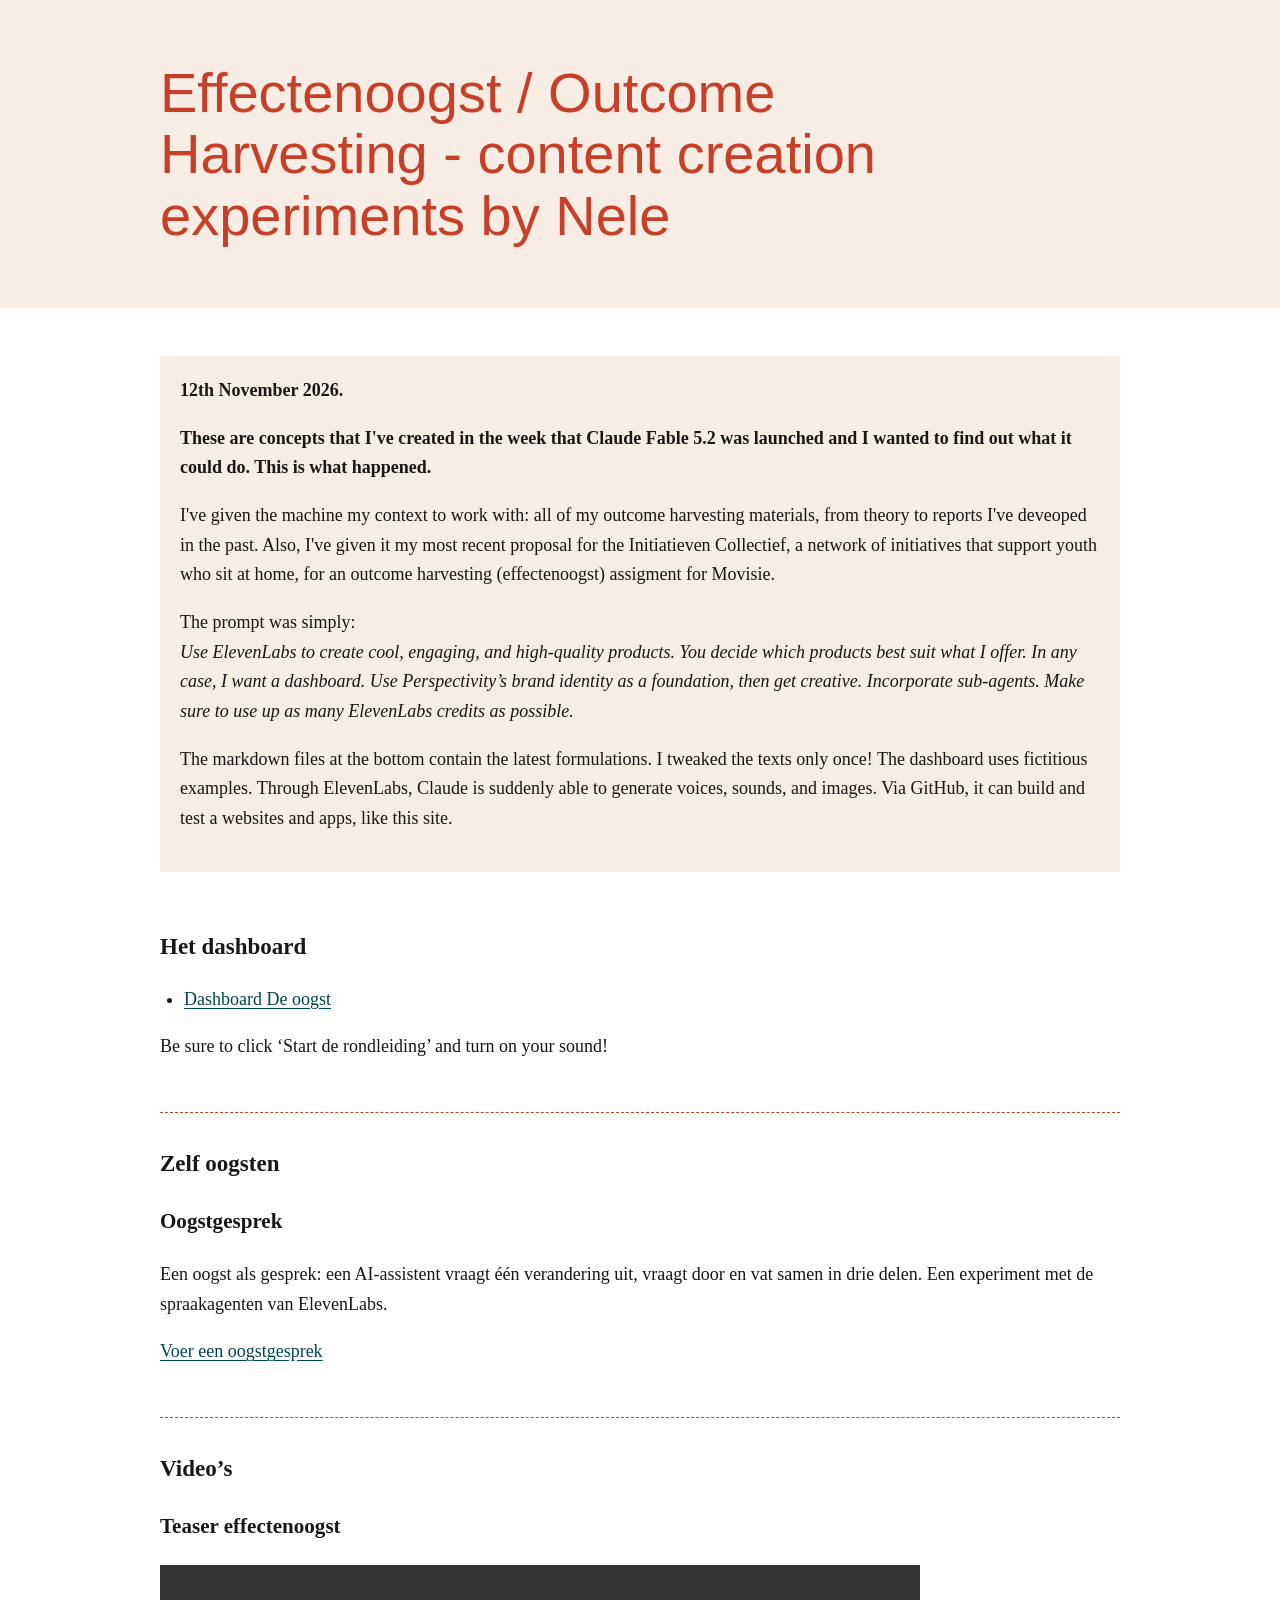
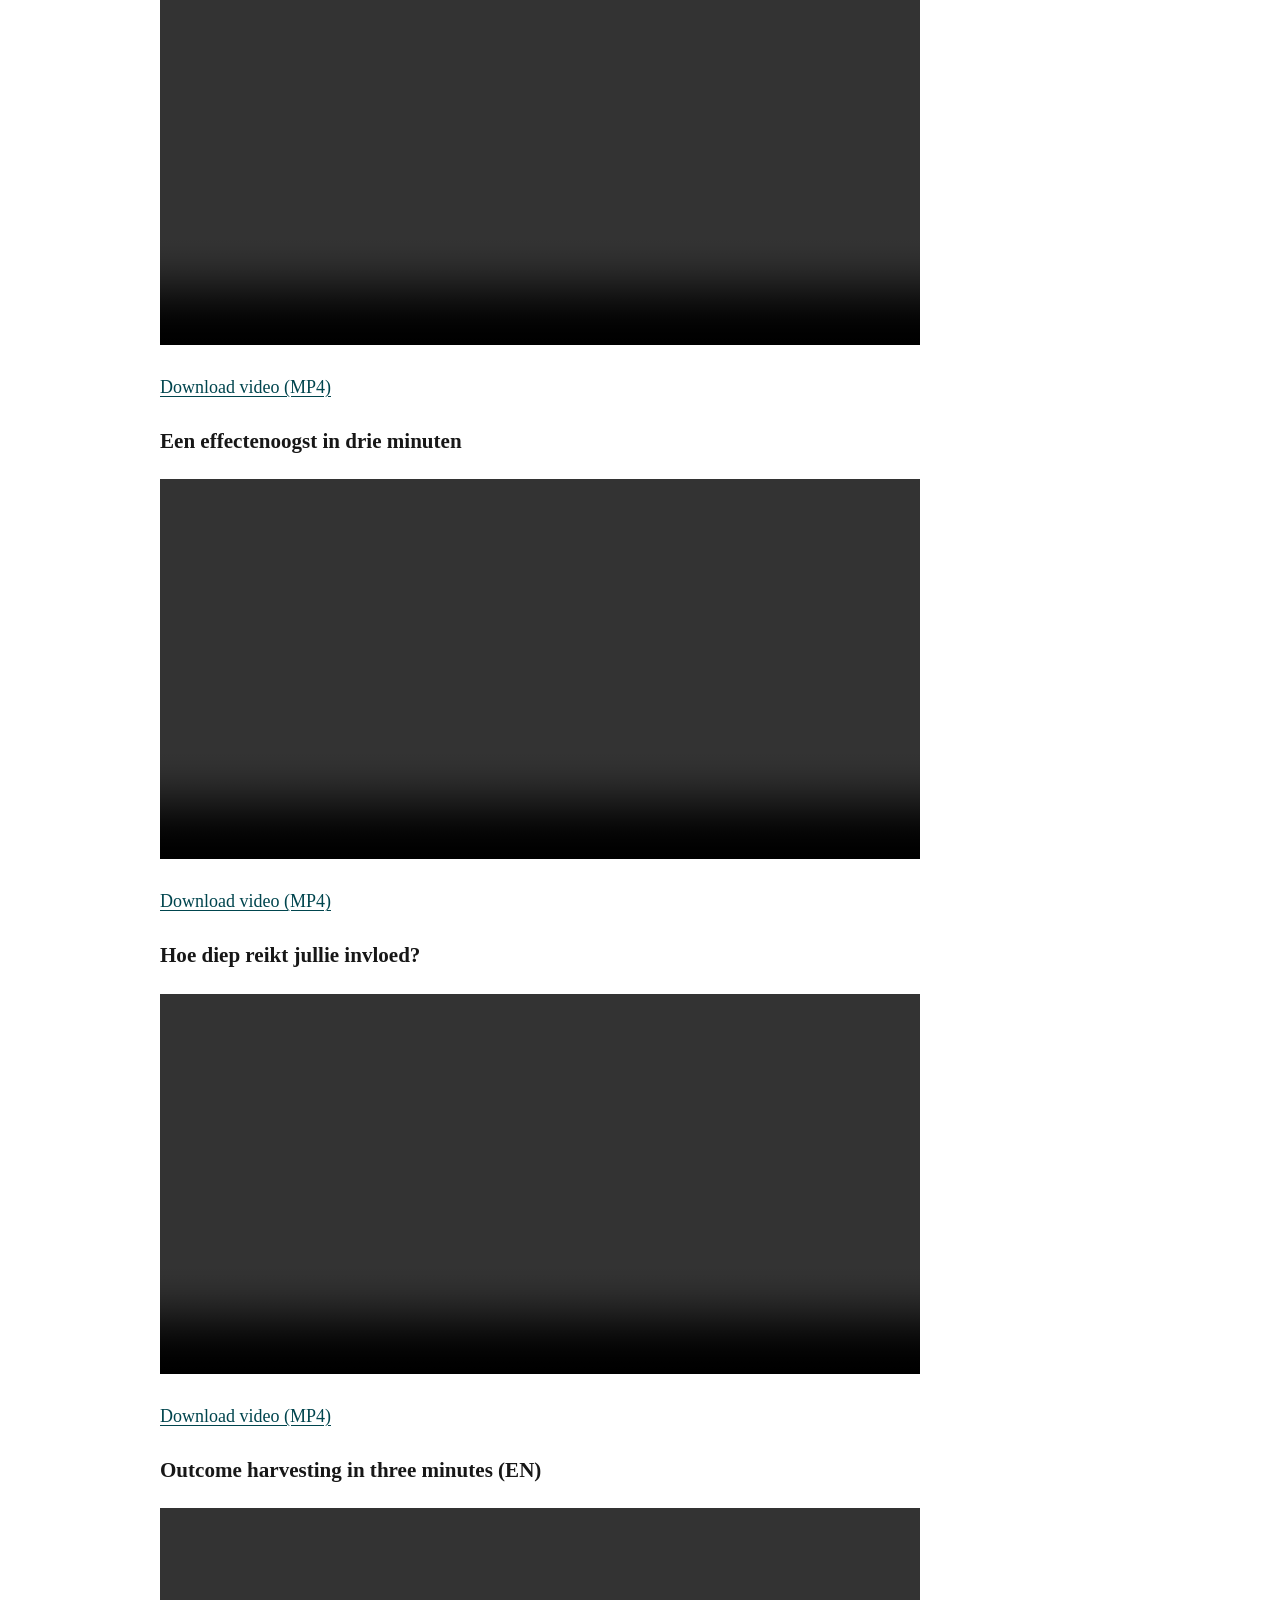
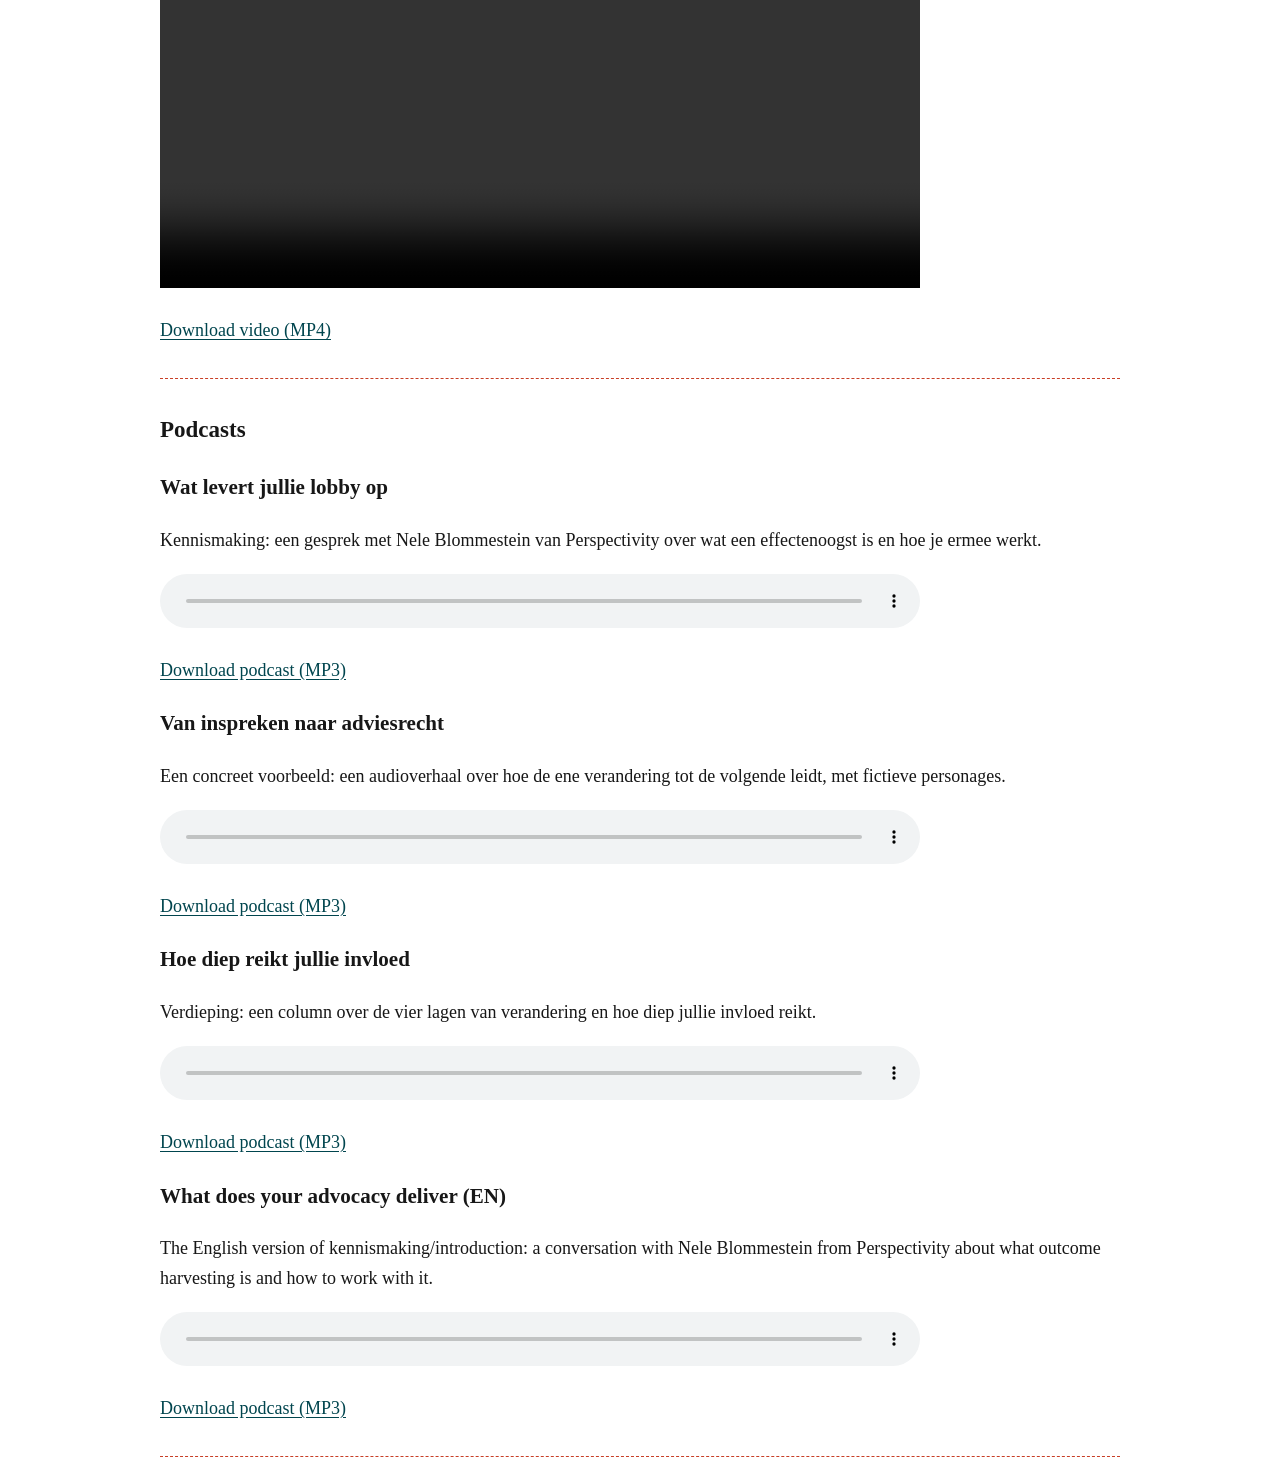
==== index.html @ ff318038 "Fix HTML structure and content in index.html" ====
<!doctype html><html lang="nl"><head><meta charset="utf-8"><meta name="viewport" content="width=device-width,initial-scale=1"><title>Effectenoogst uitleg en marketing producten</title><style>
*{box-sizing:border-box}body{margin:0;color:#171717;background:#fff;font:18px/1.65 Cambria,Georgia,serif}header{background:#f7ede5;padding:24px max(24px,calc((100vw - 960px)/2))}main,footer{max-width:1008px;margin:auto;padding:24px}h1{font:400 clamp(32px,5vw,56px)/1.1 Tahoma,Arial,sans-serif;max-width:850px;color:#c83f27}h2{font-size:23px;margin-top:0}a{color:#00454e;text-underline-offset:3px}a:hover{color:#c83f27}a:focus-visible{outline:3px solid #00454e;outline-offset:4px}section{padding:32px 0;border-bottom:1px dashed #c83f27}ul{padding-left:24px}li{margin:10px 0;overflow-wrap:anywhere}.notice{background:#f7ede5;padding:20px;margin:24px 0}video,audio{display:block;width:100%;max-width:760px;margin:12px 0 28px}footer{font-size:16px}details{margin-top:32px}summary{cursor:pointer}
</style></head><body><header><h1>Effectenoogst / Outcome Harvesting - content creation experiments by Nele</h1></header><main>
<div class="notice"><strong>12th November 2026. <p>These are concepts that I've created in the week that Claude Fable 5.2 was launched and I wanted to find out what it could do. This is what happened.</p></strong> I've given the machine my context to work with: all of my outcome harvesting materials, from theory to reports I've deveoped in the past. Also, I've given it my most recent proposal for the Initiatieven Collectief, a network of initiatives that support youth who sit at home, for an outcome harvesting (effectenoogst) assigment for Movisie. <p>The prompt was simply: <br><i>Use ElevenLabs to create cool, engaging, and high-quality products. You decide which products best suit what I offer. In any case, I want a dashboard. Use Perspectivity’s brand identity as a foundation, then get creative. Incorporate sub-agents. Make sure to use up as many ElevenLabs credits as possible.</i><p>The markdown files at the bottom contain the latest formulations. I tweaked the texts only once! The dashboard uses fictitious examples. Through ElevenLabs, Claude is suddenly able to generate voices, sounds, and images. Via GitHub, it can build and test a websites and apps, like this site.</p></div>
<section><h2>Het dashboard</h2><ul><li><a href="Dashboard%20De%20oogst.html">Dashboard De oogst</a></li></ul><p>Be sure to click ‘Start de rondleiding’ and turn on your sound!</p></section><section><h2>Zelf oogsten</h2><h3>Oogstgesprek</h3><p>Een oogst als gesprek: een AI-assistent vraagt één verandering uit, vraagt door en vat samen in drie delen. Een experiment met de spraakagenten van ElevenLabs.</p><p><a href="Oogstgesprek.html">Voer een oogstgesprek</a></p></section><section><h2>Video’s</h2><h3>Teaser effectenoogst</h3><video controls preload="none" playsinline src="Video%20Teaser%20effectenoogst.mp4"></video><a href="Video%20Teaser%20effectenoogst.mp4">Download video (MP4)</a><h3>Een effectenoogst in drie minuten</h3><video controls preload="none" playsinline src="Video%20De%20effectenoogst%20in%20drie%20minuten.mp4"></video><a href="Video%20De%20effectenoogst%20in%20drie%20minuten.mp4">Download video (MP4)</a><h3>Hoe diep reikt jullie invloed?</h3><video controls preload="none" playsinline src="Video%20Hoe%20diep%20reikt%20jullie%20invloed.mp4"></video><a href="Video%20Hoe%20diep%20reikt%20jullie%20invloed.mp4">Download video (MP4)</a><h3>Outcome harvesting in three minutes (EN)</h3><video controls preload="none" playsinline src="Video%20Outcome%20harvesting%20in%20three%20minutes%20%28EN%29.mp4"></video><a href="Video%20Outcome%20harvesting%20in%20three%20minutes%20%28EN%29.mp4">Download video (MP4)</a></section><section><h2>Podcasts</h2><h3>Wat levert jullie lobby op</h3><p>Kennismaking: een gesprek met Nele Blommestein van Perspectivity over wat een effectenoogst is en hoe je ermee werkt.</p><audio controls preload="none" src="Podcast%20Wat%20levert%20jullie%20lobby%20op.mp3"></audio><a href="Podcast%20Wat%20levert%20jullie%20lobby%20op.mp3">Download podcast (MP3)</a><h3>Van inspreken naar adviesrecht</h3><p>Een concreet voorbeeld: een audioverhaal over hoe de ene verandering tot de volgende leidt, met fictieve personages.</p><audio controls preload="none" src="Podcast%20Van%20inspreken%20naar%20adviesrecht.mp3"></audio><a href="Podcast%20Van%20inspreken%20naar%20adviesrecht.mp3">Download podcast (MP3)</a><h3>Hoe diep reikt jullie invloed</h3><p>Verdieping: een column over de vier lagen van verandering en hoe diep jullie invloed reikt.</p><audio controls preload="none" src="Podcast%20Hoe%20diep%20reikt%20jullie%20invloed.mp3"></audio><a href="Podcast%20Hoe%20diep%20reikt%20jullie%20invloed.mp3">Download podcast (MP3)</a><h3>What does your advocacy deliver (EN)</h3><p>The English version of kennismaking/introduction: a conversation with Nele Blommestein from Perspectivity about what outcome harvesting is and how to work with it.</p><audio controls preload="none" src="Podcast%20What%20does%20your%20advocacy%20deliver%20%28EN%29.mp3"></audio><a href="Podcast%20What%20does%20your%20advocacy%20deliver%20%28EN%29.mp3">Download podcast (MP3)</a></section></main></body></html>
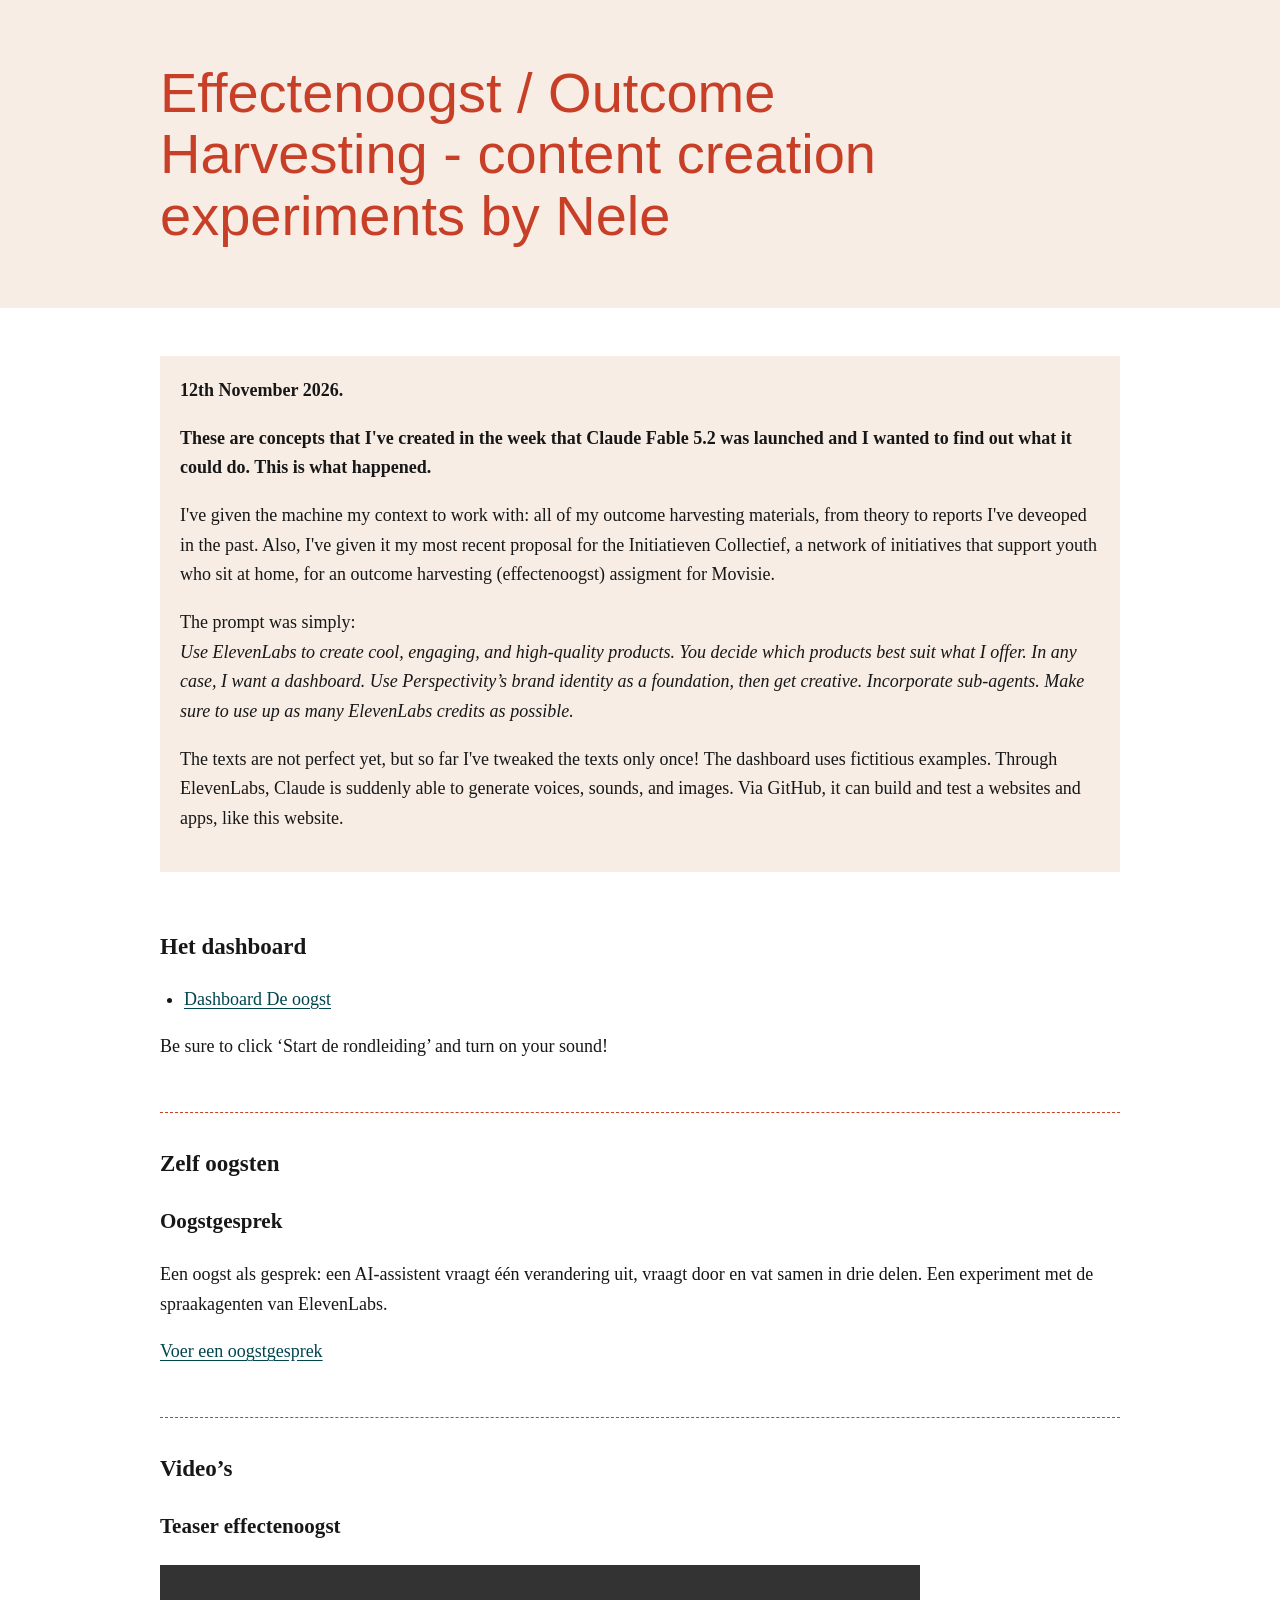
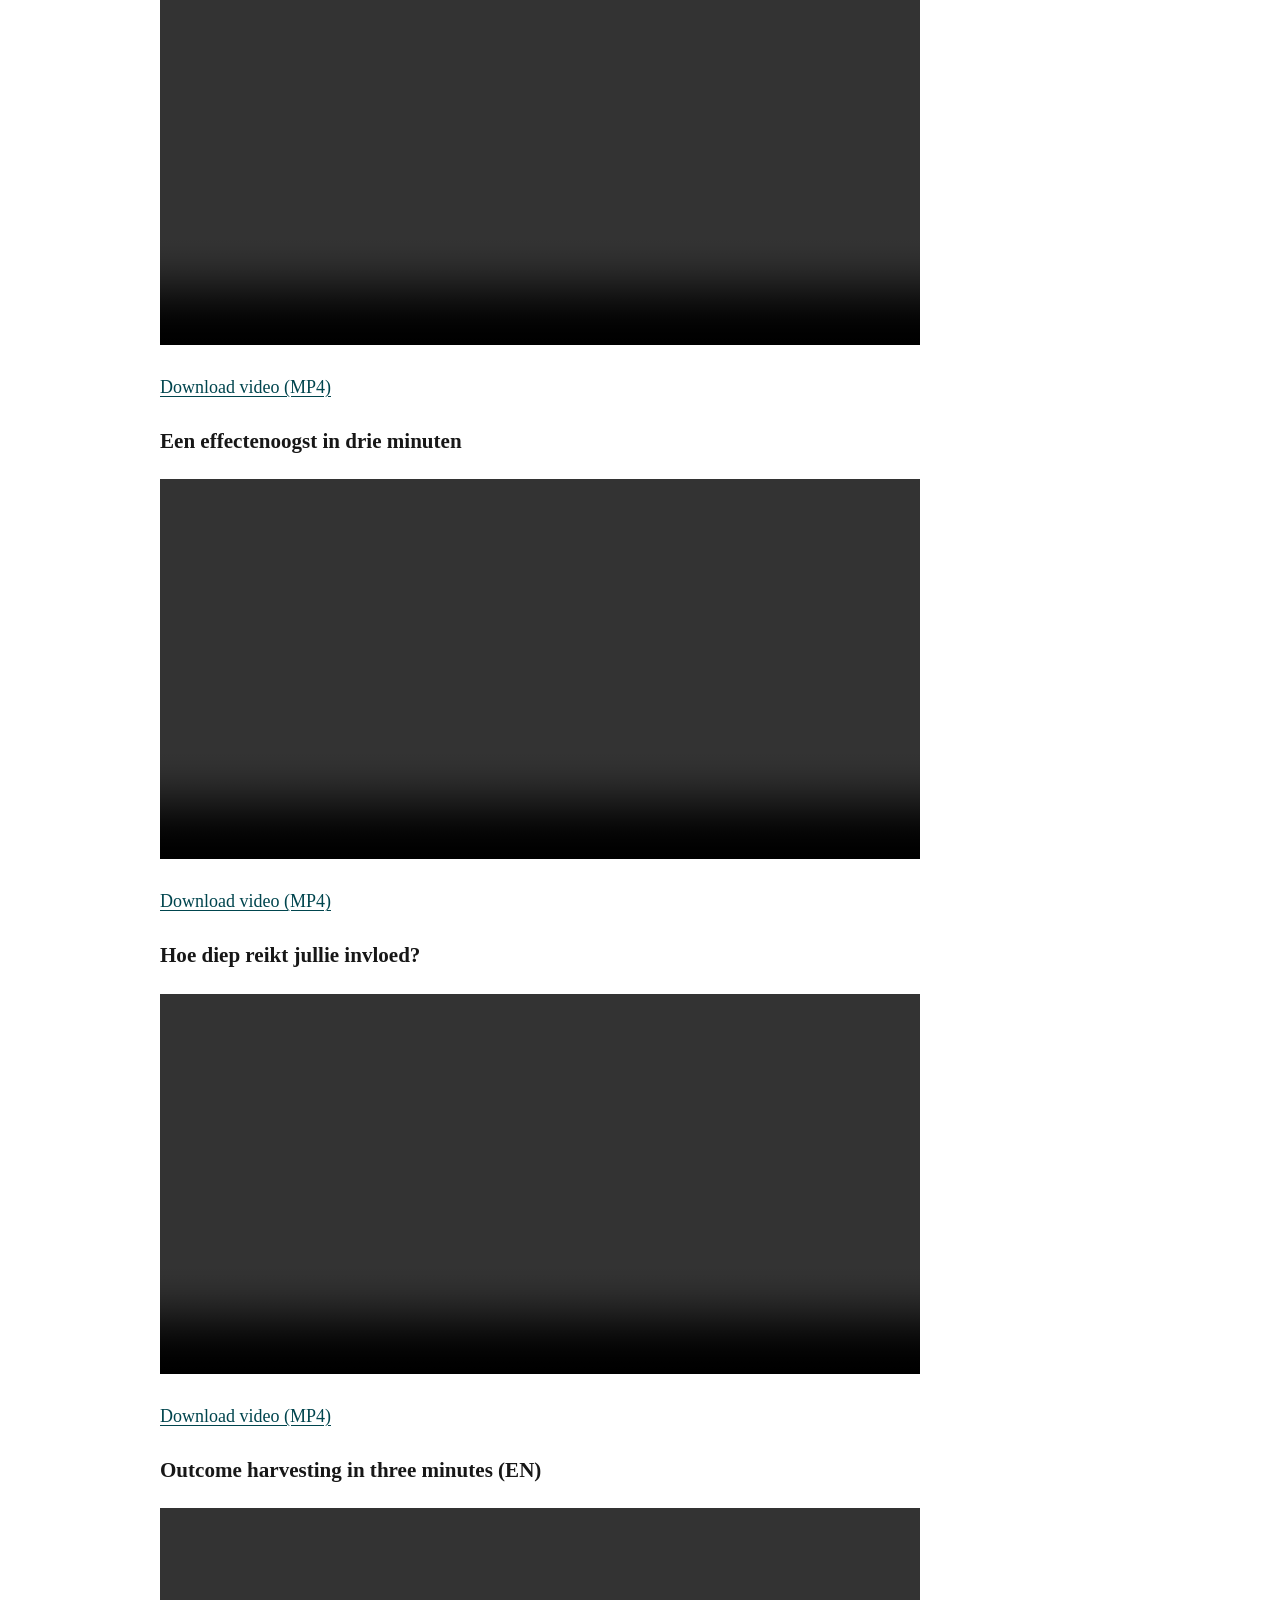
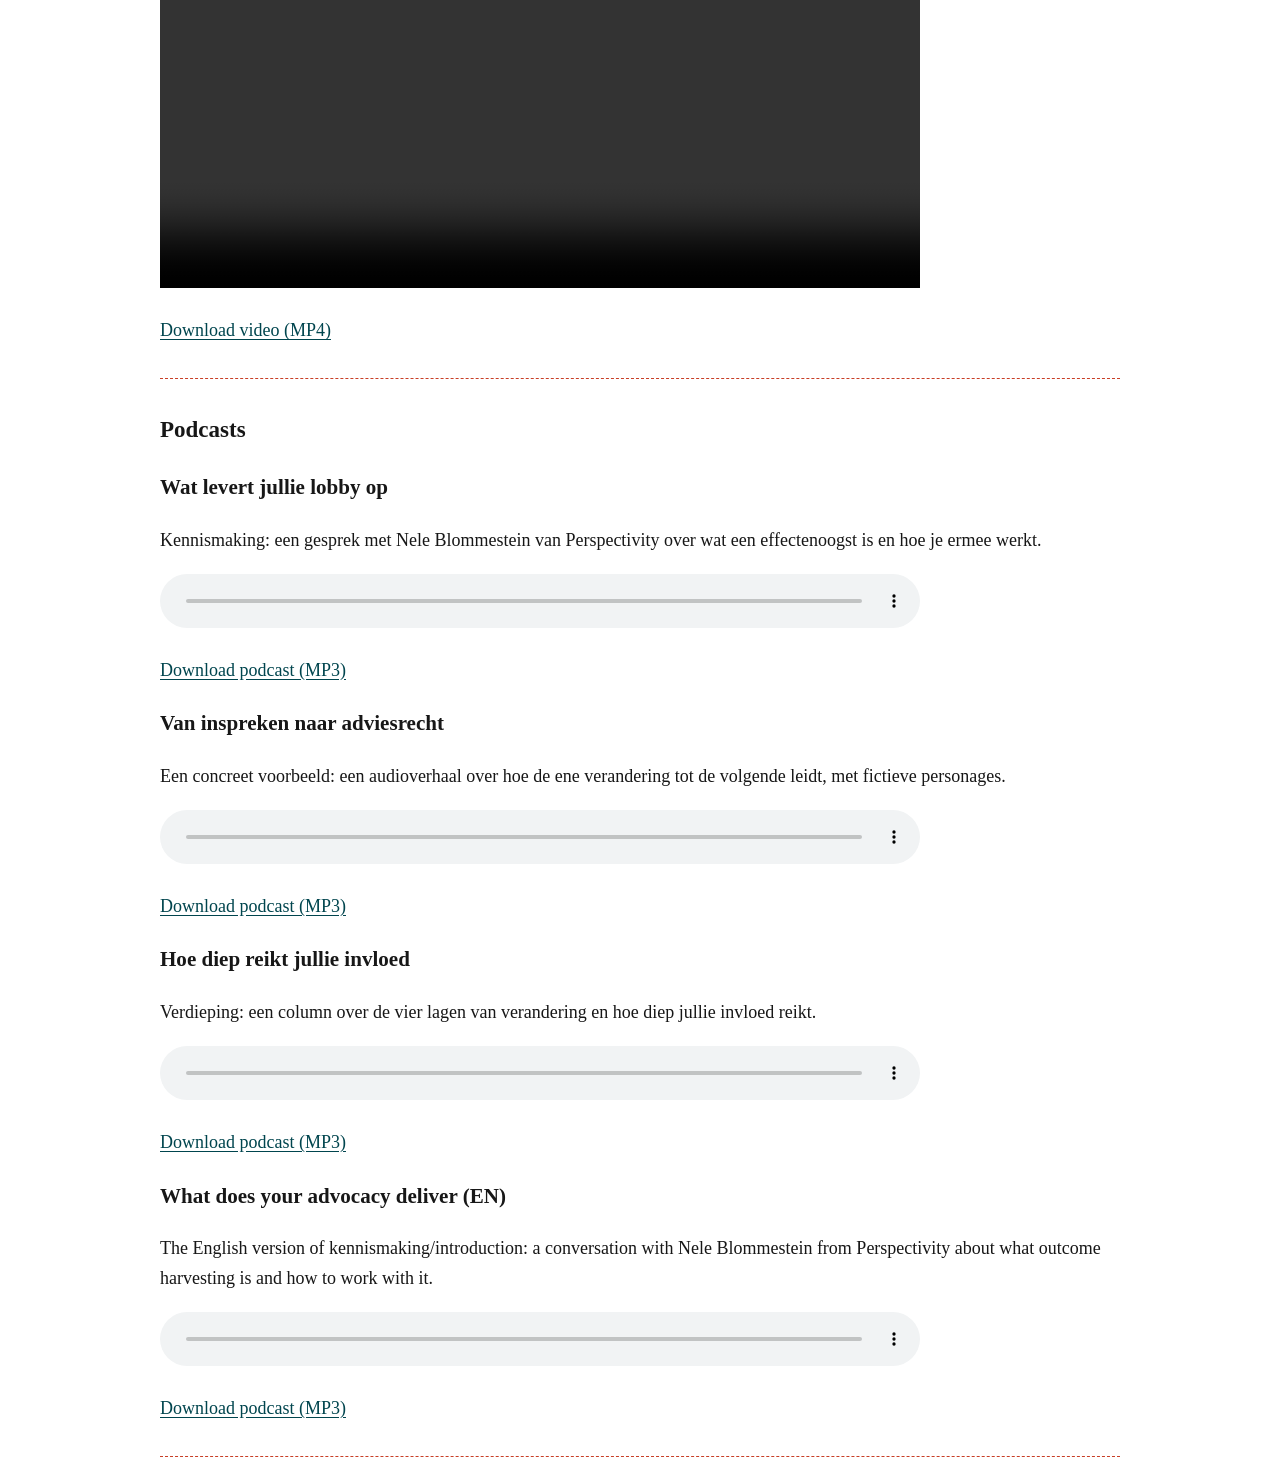
==== commit 7c23cf60: "Remove duplicate notice section in index.html Removed duplicate notice section and fixed minor text " ====
--- a/index.html
+++ b/index.html
@@ -1,5 +1,5 @@
 <!doctype html><html lang="nl"><head><meta charset="utf-8"><meta name="viewport" content="width=device-width,initial-scale=1"><title>Effectenoogst uitleg en marketing producten</title><style>
 *{box-sizing:border-box}body{margin:0;color:#171717;background:#fff;font:18px/1.65 Cambria,Georgia,serif}header{background:#f7ede5;padding:24px max(24px,calc((100vw - 960px)/2))}main,footer{max-width:1008px;margin:auto;padding:24px}h1{font:400 clamp(32px,5vw,56px)/1.1 Tahoma,Arial,sans-serif;max-width:850px;color:#c83f27}h2{font-size:23px;margin-top:0}a{color:#00454e;text-underline-offset:3px}a:hover{color:#c83f27}a:focus-visible{outline:3px solid #00454e;outline-offset:4px}section{padding:32px 0;border-bottom:1px dashed #c83f27}ul{padding-left:24px}li{margin:10px 0;overflow-wrap:anywhere}.notice{background:#f7ede5;padding:20px;margin:24px 0}video,audio{display:block;width:100%;max-width:760px;margin:12px 0 28px}footer{font-size:16px}details{margin-top:32px}summary{cursor:pointer}
 </style></head><body><header><h1>Effectenoogst / Outcome Harvesting - content creation experiments by Nele</h1></header><main>
-<div class="notice"><strong>12th November 2026. <p>These are concepts that I've created in the week that Claude Fable 5.2 was launched and I wanted to find out what it could do. This is what happened.</p></strong> I've given the machine my context to work with: all of my outcome harvesting materials, from theory to reports I've deveoped in the past. Also, I've given it my most recent proposal for the Initiatieven Collectief, a network of initiatives that support youth who sit at home, for an outcome harvesting (effectenoogst) assigment for Movisie. <p>The prompt was simply: <br><i>Use ElevenLabs to create cool, engaging, and high-quality products. You decide which products best suit what I offer. In any case, I want a dashboard. Use Perspectivity’s brand identity as a foundation, then get creative. Incorporate sub-agents. Make sure to use up as many ElevenLabs credits as possible.</i><p>The markdown files at the bottom contain the latest formulations. I tweaked the texts only once! The dashboard uses fictitious examples. Through ElevenLabs, Claude is suddenly able to generate voices, sounds, and images. Via GitHub, it can build and test a websites and apps, like this site.</p></div>
+<div class="notice"><strong>12th November 2026. <p>These are concepts that I've created in the week that Claude Fable 5.2 was launched and I wanted to find out what it could do. This is what happened.</p></strong> I've given the machine my context to work with: all of my outcome harvesting materials, from theory to reports I've deveoped in the past. Also, I've given it my most recent proposal for the Initiatieven Collectief, a network of initiatives that support youth who sit at home, for an outcome harvesting (effectenoogst) assigment for Movisie. <p>The prompt was simply: <br><i>Use ElevenLabs to create cool, engaging, and high-quality products. You decide which products best suit what I offer. In any case, I want a dashboard. Use Perspectivity’s brand identity as a foundation, then get creative. Incorporate sub-agents. Make sure to use up as many ElevenLabs credits as possible.</i><p>The texts are not perfect yet, but so far I've tweaked the texts only once! The dashboard uses fictitious examples. Through ElevenLabs, Claude is suddenly able to generate voices, sounds, and images. Via GitHub, it can build and test a websites and apps, like this website.</p></div>
 <section><h2>Het dashboard</h2><ul><li><a href="Dashboard%20De%20oogst.html">Dashboard De oogst</a></li></ul><p>Be sure to click ‘Start de rondleiding’ and turn on your sound!</p></section><section><h2>Zelf oogsten</h2><h3>Oogstgesprek</h3><p>Een oogst als gesprek: een AI-assistent vraagt één verandering uit, vraagt door en vat samen in drie delen. Een experiment met de spraakagenten van ElevenLabs.</p><p><a href="Oogstgesprek.html">Voer een oogstgesprek</a></p></section><section><h2>Video’s</h2><h3>Teaser effectenoogst</h3><video controls preload="none" playsinline src="Video%20Teaser%20effectenoogst.mp4"></video><a href="Video%20Teaser%20effectenoogst.mp4">Download video (MP4)</a><h3>Een effectenoogst in drie minuten</h3><video controls preload="none" playsinline src="Video%20De%20effectenoogst%20in%20drie%20minuten.mp4"></video><a href="Video%20De%20effectenoogst%20in%20drie%20minuten.mp4">Download video (MP4)</a><h3>Hoe diep reikt jullie invloed?</h3><video controls preload="none" playsinline src="Video%20Hoe%20diep%20reikt%20jullie%20invloed.mp4"></video><a href="Video%20Hoe%20diep%20reikt%20jullie%20invloed.mp4">Download video (MP4)</a><h3>Outcome harvesting in three minutes (EN)</h3><video controls preload="none" playsinline src="Video%20Outcome%20harvesting%20in%20three%20minutes%20%28EN%29.mp4"></video><a href="Video%20Outcome%20harvesting%20in%20three%20minutes%20%28EN%29.mp4">Download video (MP4)</a></section><section><h2>Podcasts</h2><h3>Wat levert jullie lobby op</h3><p>Kennismaking: een gesprek met Nele Blommestein van Perspectivity over wat een effectenoogst is en hoe je ermee werkt.</p><audio controls preload="none" src="Podcast%20Wat%20levert%20jullie%20lobby%20op.mp3"></audio><a href="Podcast%20Wat%20levert%20jullie%20lobby%20op.mp3">Download podcast (MP3)</a><h3>Van inspreken naar adviesrecht</h3><p>Een concreet voorbeeld: een audioverhaal over hoe de ene verandering tot de volgende leidt, met fictieve personages.</p><audio controls preload="none" src="Podcast%20Van%20inspreken%20naar%20adviesrecht.mp3"></audio><a href="Podcast%20Van%20inspreken%20naar%20adviesrecht.mp3">Download podcast (MP3)</a><h3>Hoe diep reikt jullie invloed</h3><p>Verdieping: een column over de vier lagen van verandering en hoe diep jullie invloed reikt.</p><audio controls preload="none" src="Podcast%20Hoe%20diep%20reikt%20jullie%20invloed.mp3"></audio><a href="Podcast%20Hoe%20diep%20reikt%20jullie%20invloed.mp3">Download podcast (MP3)</a><h3>What does your advocacy deliver (EN)</h3><p>The English version of kennismaking/introduction: a conversation with Nele Blommestein from Perspectivity about what outcome harvesting is and how to work with it.</p><audio controls preload="none" src="Podcast%20What%20does%20your%20advocacy%20deliver%20%28EN%29.mp3"></audio><a href="Podcast%20What%20does%20your%20advocacy%20deliver%20%28EN%29.mp3">Download podcast (MP3)</a></section></main></body></html>
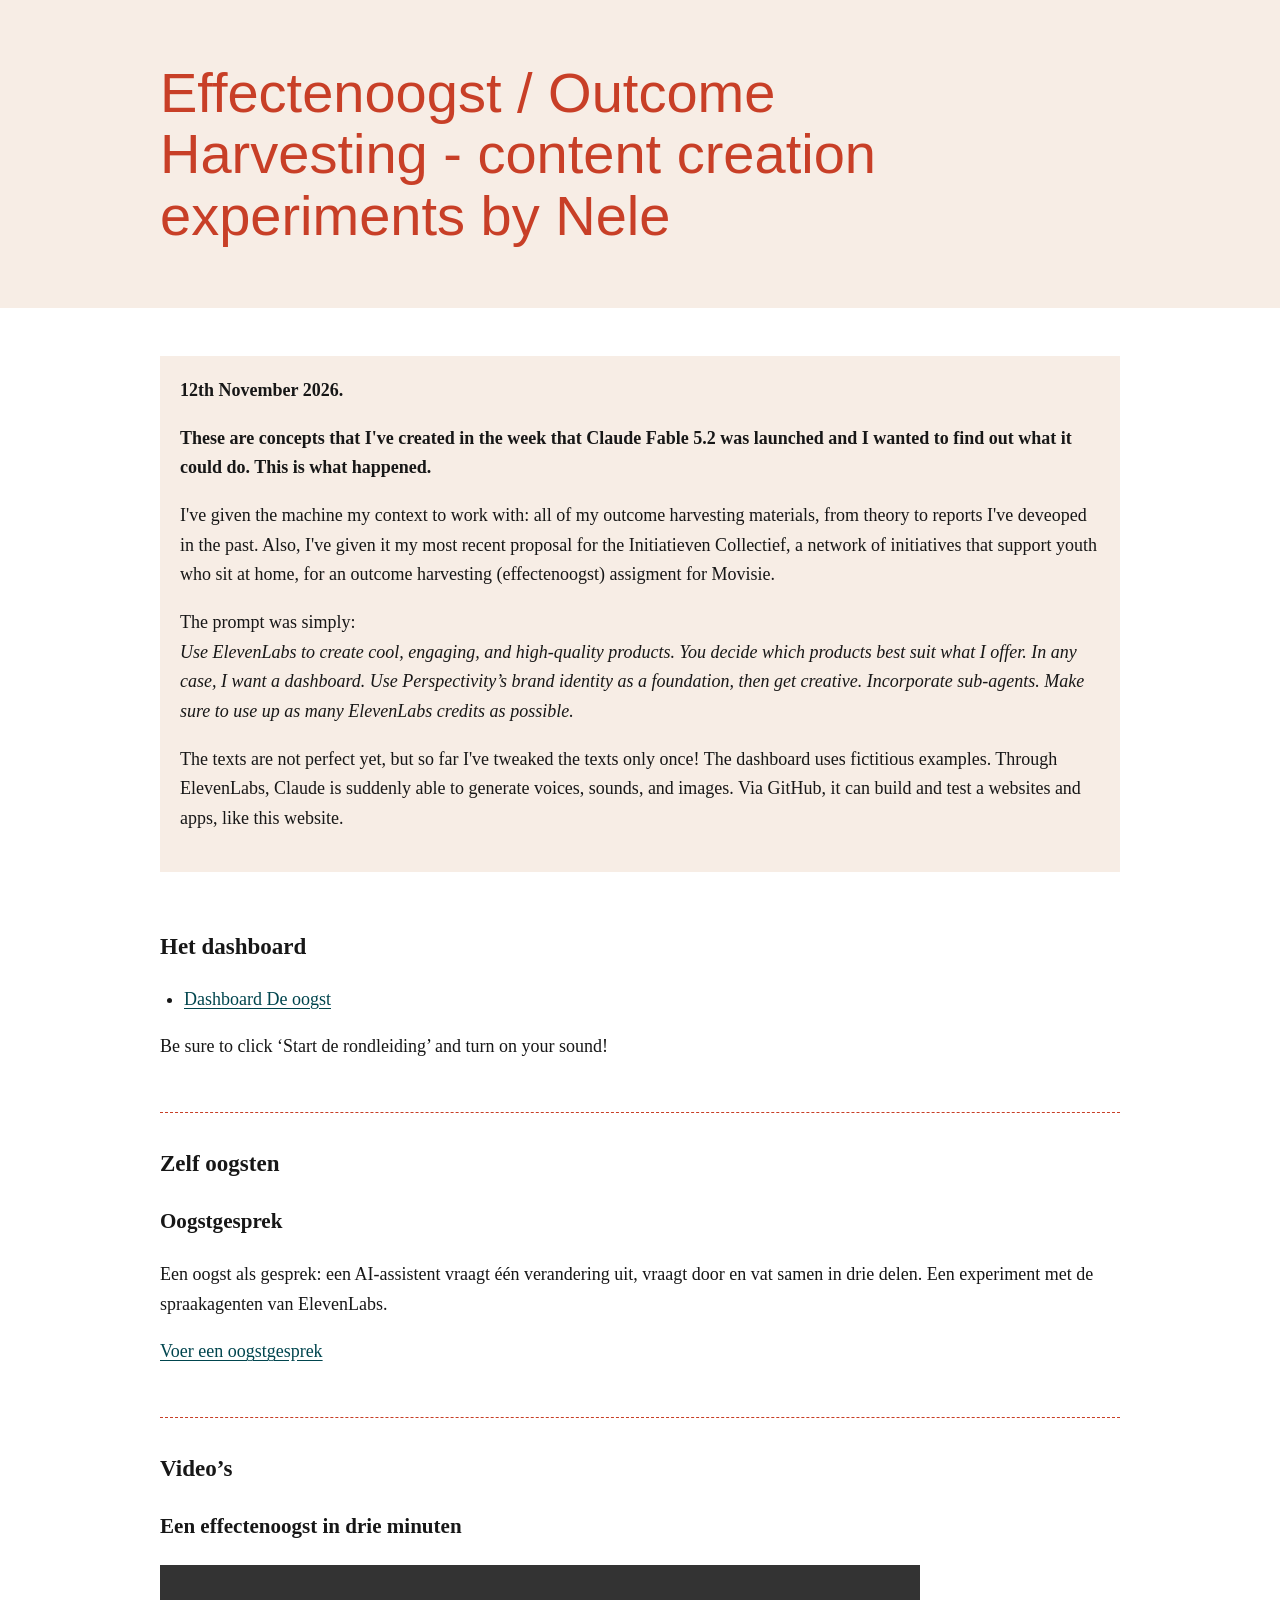
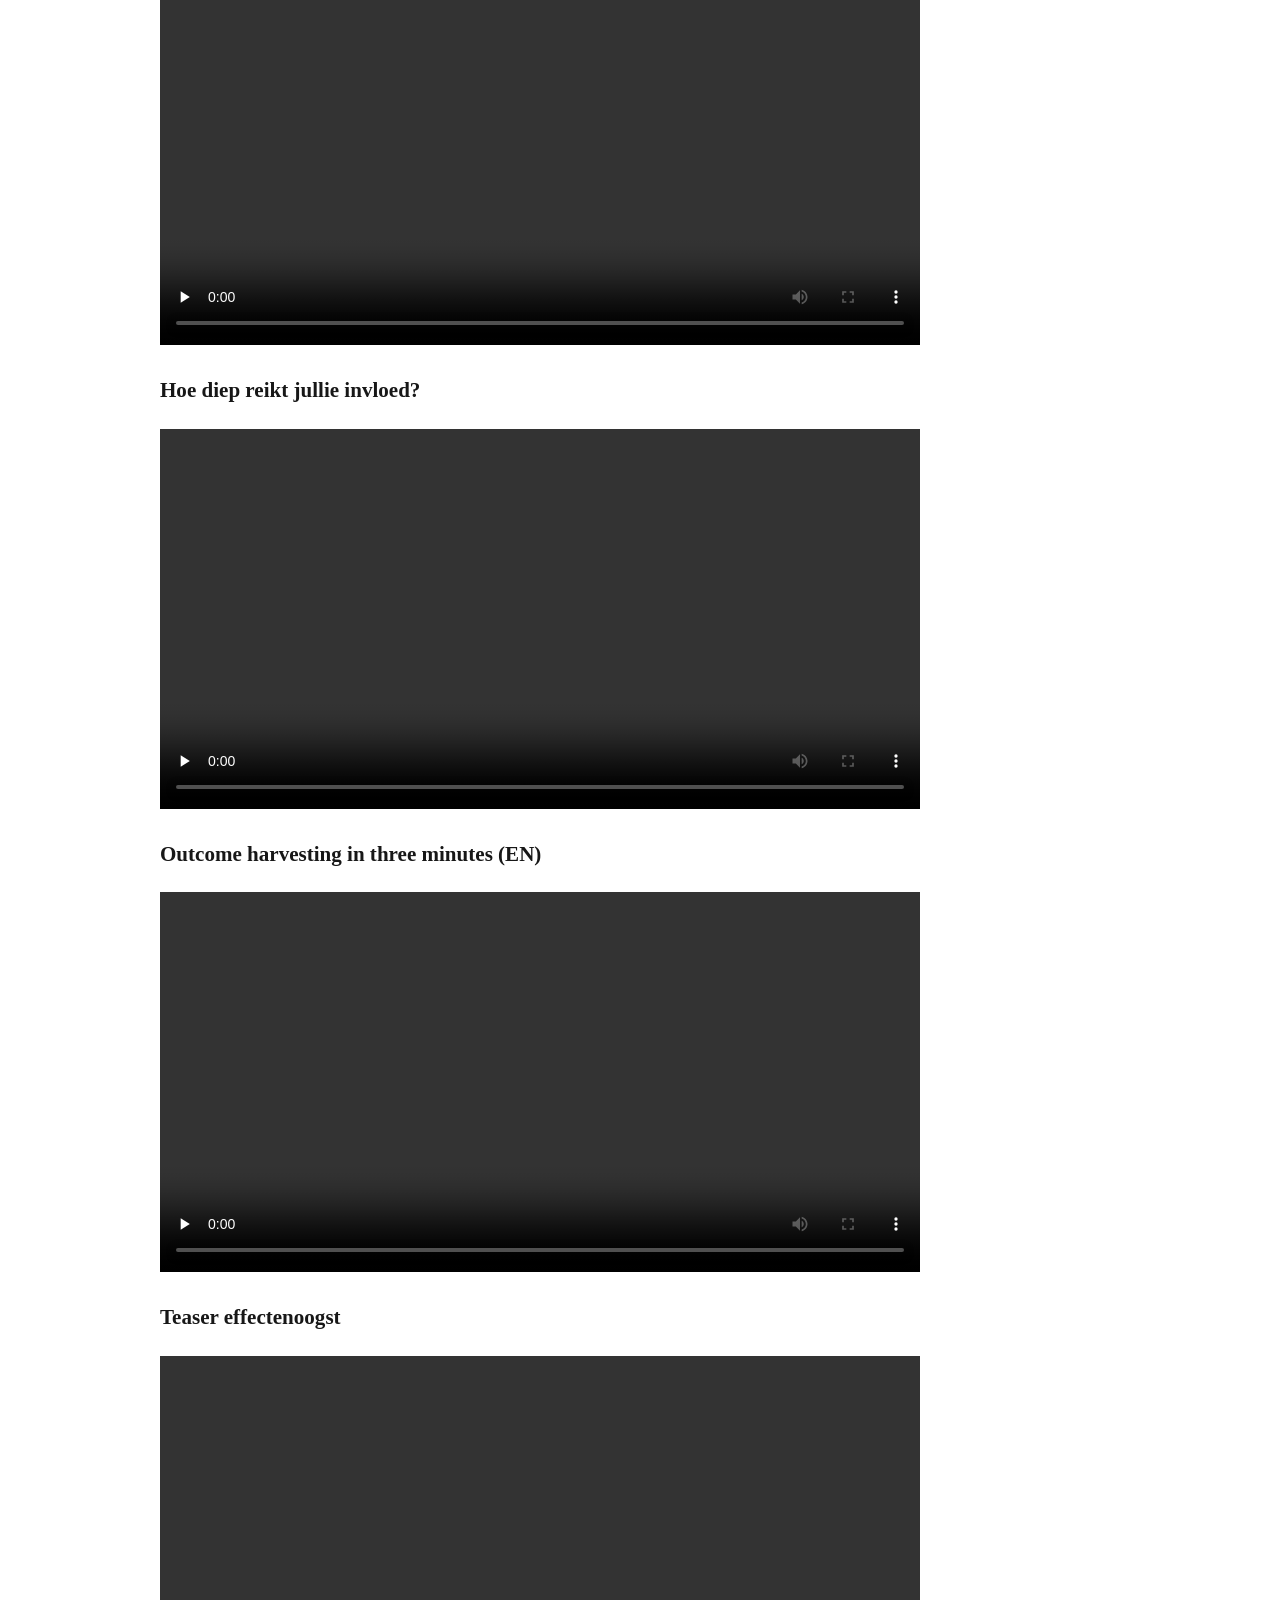
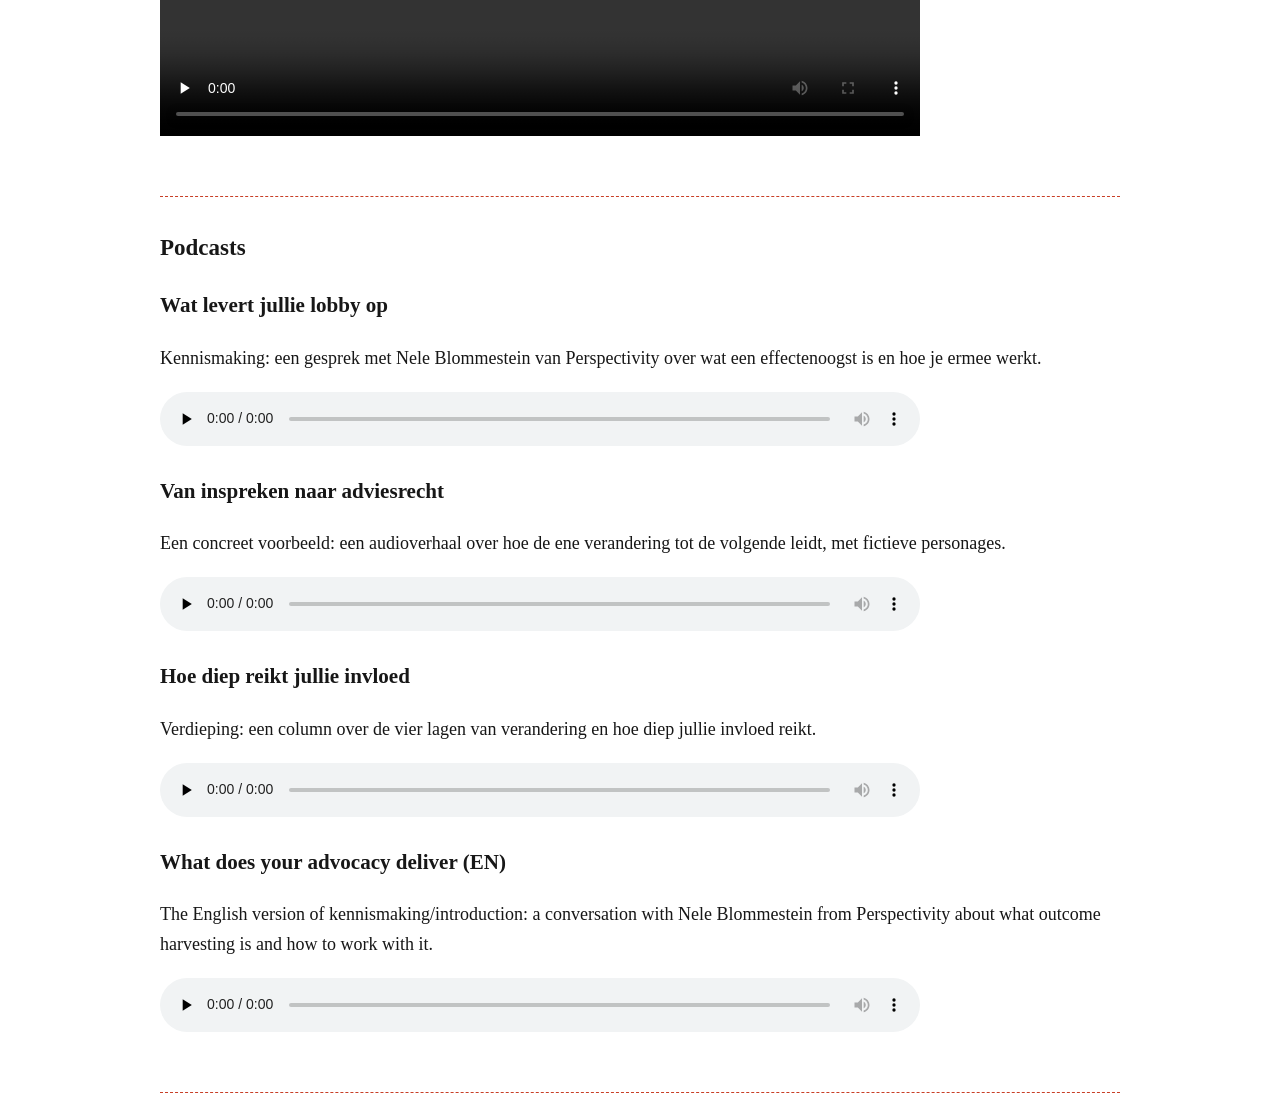
==== commit 2f2ad60a: "Fix HTML structure and update content sections" ====
--- a/index.html
+++ b/index.html
@@ -2,4 +2,5 @@
 *{box-sizing:border-box}body{margin:0;color:#171717;background:#fff;font:18px/1.65 Cambria,Georgia,serif}header{background:#f7ede5;padding:24px max(24px,calc((100vw - 960px)/2))}main,footer{max-width:1008px;margin:auto;padding:24px}h1{font:400 clamp(32px,5vw,56px)/1.1 Tahoma,Arial,sans-serif;max-width:850px;color:#c83f27}h2{font-size:23px;margin-top:0}a{color:#00454e;text-underline-offset:3px}a:hover{color:#c83f27}a:focus-visible{outline:3px solid #00454e;outline-offset:4px}section{padding:32px 0;border-bottom:1px dashed #c83f27}ul{padding-left:24px}li{margin:10px 0;overflow-wrap:anywhere}.notice{background:#f7ede5;padding:20px;margin:24px 0}video,audio{display:block;width:100%;max-width:760px;margin:12px 0 28px}footer{font-size:16px}details{margin-top:32px}summary{cursor:pointer}
 </style></head><body><header><h1>Effectenoogst / Outcome Harvesting - content creation experiments by Nele</h1></header><main>
 <div class="notice"><strong>12th November 2026. <p>These are concepts that I've created in the week that Claude Fable 5.2 was launched and I wanted to find out what it could do. This is what happened.</p></strong> I've given the machine my context to work with: all of my outcome harvesting materials, from theory to reports I've deveoped in the past. Also, I've given it my most recent proposal for the Initiatieven Collectief, a network of initiatives that support youth who sit at home, for an outcome harvesting (effectenoogst) assigment for Movisie. <p>The prompt was simply: <br><i>Use ElevenLabs to create cool, engaging, and high-quality products. You decide which products best suit what I offer. In any case, I want a dashboard. Use Perspectivity’s brand identity as a foundation, then get creative. Incorporate sub-agents. Make sure to use up as many ElevenLabs credits as possible.</i><p>The texts are not perfect yet, but so far I've tweaked the texts only once! The dashboard uses fictitious examples. Through ElevenLabs, Claude is suddenly able to generate voices, sounds, and images. Via GitHub, it can build and test a websites and apps, like this website.</p></div>
-<section><h2>Het dashboard</h2><ul><li><a href="Dashboard%20De%20oogst.html">Dashboard De oogst</a></li></ul><p>Be sure to click ‘Start de rondleiding’ and turn on your sound!</p></section><section><h2>Zelf oogsten</h2><h3>Oogstgesprek</h3><p>Een oogst als gesprek: een AI-assistent vraagt één verandering uit, vraagt door en vat samen in drie delen. Een experiment met de spraakagenten van ElevenLabs.</p><p><a href="Oogstgesprek.html">Voer een oogstgesprek</a></p></section><section><h2>Video’s</h2><h3>Teaser effectenoogst</h3><video controls preload="none" playsinline src="Video%20Teaser%20effectenoogst.mp4"></video><a href="Video%20Teaser%20effectenoogst.mp4">Download video (MP4)</a><h3>Een effectenoogst in drie minuten</h3><video controls preload="none" playsinline src="Video%20De%20effectenoogst%20in%20drie%20minuten.mp4"></video><a href="Video%20De%20effectenoogst%20in%20drie%20minuten.mp4">Download video (MP4)</a><h3>Hoe diep reikt jullie invloed?</h3><video controls preload="none" playsinline src="Video%20Hoe%20diep%20reikt%20jullie%20invloed.mp4"></video><a href="Video%20Hoe%20diep%20reikt%20jullie%20invloed.mp4">Download video (MP4)</a><h3>Outcome harvesting in three minutes (EN)</h3><video controls preload="none" playsinline src="Video%20Outcome%20harvesting%20in%20three%20minutes%20%28EN%29.mp4"></video><a href="Video%20Outcome%20harvesting%20in%20three%20minutes%20%28EN%29.mp4">Download video (MP4)</a></section><section><h2>Podcasts</h2><h3>Wat levert jullie lobby op</h3><p>Kennismaking: een gesprek met Nele Blommestein van Perspectivity over wat een effectenoogst is en hoe je ermee werkt.</p><audio controls preload="none" src="Podcast%20Wat%20levert%20jullie%20lobby%20op.mp3"></audio><a href="Podcast%20Wat%20levert%20jullie%20lobby%20op.mp3">Download podcast (MP3)</a><h3>Van inspreken naar adviesrecht</h3><p>Een concreet voorbeeld: een audioverhaal over hoe de ene verandering tot de volgende leidt, met fictieve personages.</p><audio controls preload="none" src="Podcast%20Van%20inspreken%20naar%20adviesrecht.mp3"></audio><a href="Podcast%20Van%20inspreken%20naar%20adviesrecht.mp3">Download podcast (MP3)</a><h3>Hoe diep reikt jullie invloed</h3><p>Verdieping: een column over de vier lagen van verandering en hoe diep jullie invloed reikt.</p><audio controls preload="none" src="Podcast%20Hoe%20diep%20reikt%20jullie%20invloed.mp3"></audio><a href="Podcast%20Hoe%20diep%20reikt%20jullie%20invloed.mp3">Download podcast (MP3)</a><h3>What does your advocacy deliver (EN)</h3><p>The English version of kennismaking/introduction: a conversation with Nele Blommestein from Perspectivity about what outcome harvesting is and how to work with it.</p><audio controls preload="none" src="Podcast%20What%20does%20your%20advocacy%20deliver%20%28EN%29.mp3"></audio><a href="Podcast%20What%20does%20your%20advocacy%20deliver%20%28EN%29.mp3">Download podcast (MP3)</a></section></main></body></html>
+<section><h2>Het dashboard</h2><ul><li><a href="Dashboard%20De%20oogst.html">Dashboard De oogst</a></li></ul><p>Be sure to click ‘Start de rondleiding’ and turn on your sound!</p></section><section><h2>Zelf oogsten</h2><h3>Oogstgesprek</h3><p>Een oogst als gesprek: een AI-assistent vraagt één verandering uit, vraagt door en vat samen in drie delen. Een experiment met de spraakagenten van ElevenLabs.</p><p><a href="Oogstgesprek.html">Voer een oogstgesprek</a></p></section><section><h2>Video’s</h2><h3>Een effectenoogst in drie minuten</h3><video controls preload="none" playsinline src="Video%20De%20effectenoogst%20in%20drie%20minuten.mp4"></video><h3>Hoe diep reikt jullie invloed?</h3><video controls preload="none" playsinline src="Video%20Hoe%20diep%20reikt%20jullie%20invloed.mp4"></video>
+  <h3>Outcome harvesting in three minutes (EN)</h3><video controls preload="none" playsinline src="Video%20Outcome%20harvesting%20in%20three%20minutes%20%28EN%29.mp4"></video><h3>Teaser effectenoogst</h3><video controls preload="none" playsinline src="Video%20Teaser%20effectenoogst.mp4"></video></section><section><h2>Podcasts</h2><h3>Wat levert jullie lobby op</h3><p>Kennismaking: een gesprek met Nele Blommestein van Perspectivity over wat een effectenoogst is en hoe je ermee werkt.</p><audio controls preload="none" src="Podcast%20Wat%20levert%20jullie%20lobby%20op.mp3"></audio><h3>Van inspreken naar adviesrecht</h3><p>Een concreet voorbeeld: een audioverhaal over hoe de ene verandering tot de volgende leidt, met fictieve personages.</p><audio controls preload="none" src="Podcast%20Van%20inspreken%20naar%20adviesrecht.mp3"></audio><h3>Hoe diep reikt jullie invloed</h3><p>Verdieping: een column over de vier lagen van verandering en hoe diep jullie invloed reikt.</p><audio controls preload="none" src="Podcast%20Hoe%20diep%20reikt%20jullie%20invloed.mp3"></audio><h3>What does your advocacy deliver (EN)</h3><p>The English version of kennismaking/introduction: a conversation with Nele Blommestein from Perspectivity about what outcome harvesting is and how to work with it.</p><audio controls preload="none" src="Podcast%20What%20does%20your%20advocacy%20deliver%20%28EN%29.mp3"></audio></section></main></body></html>
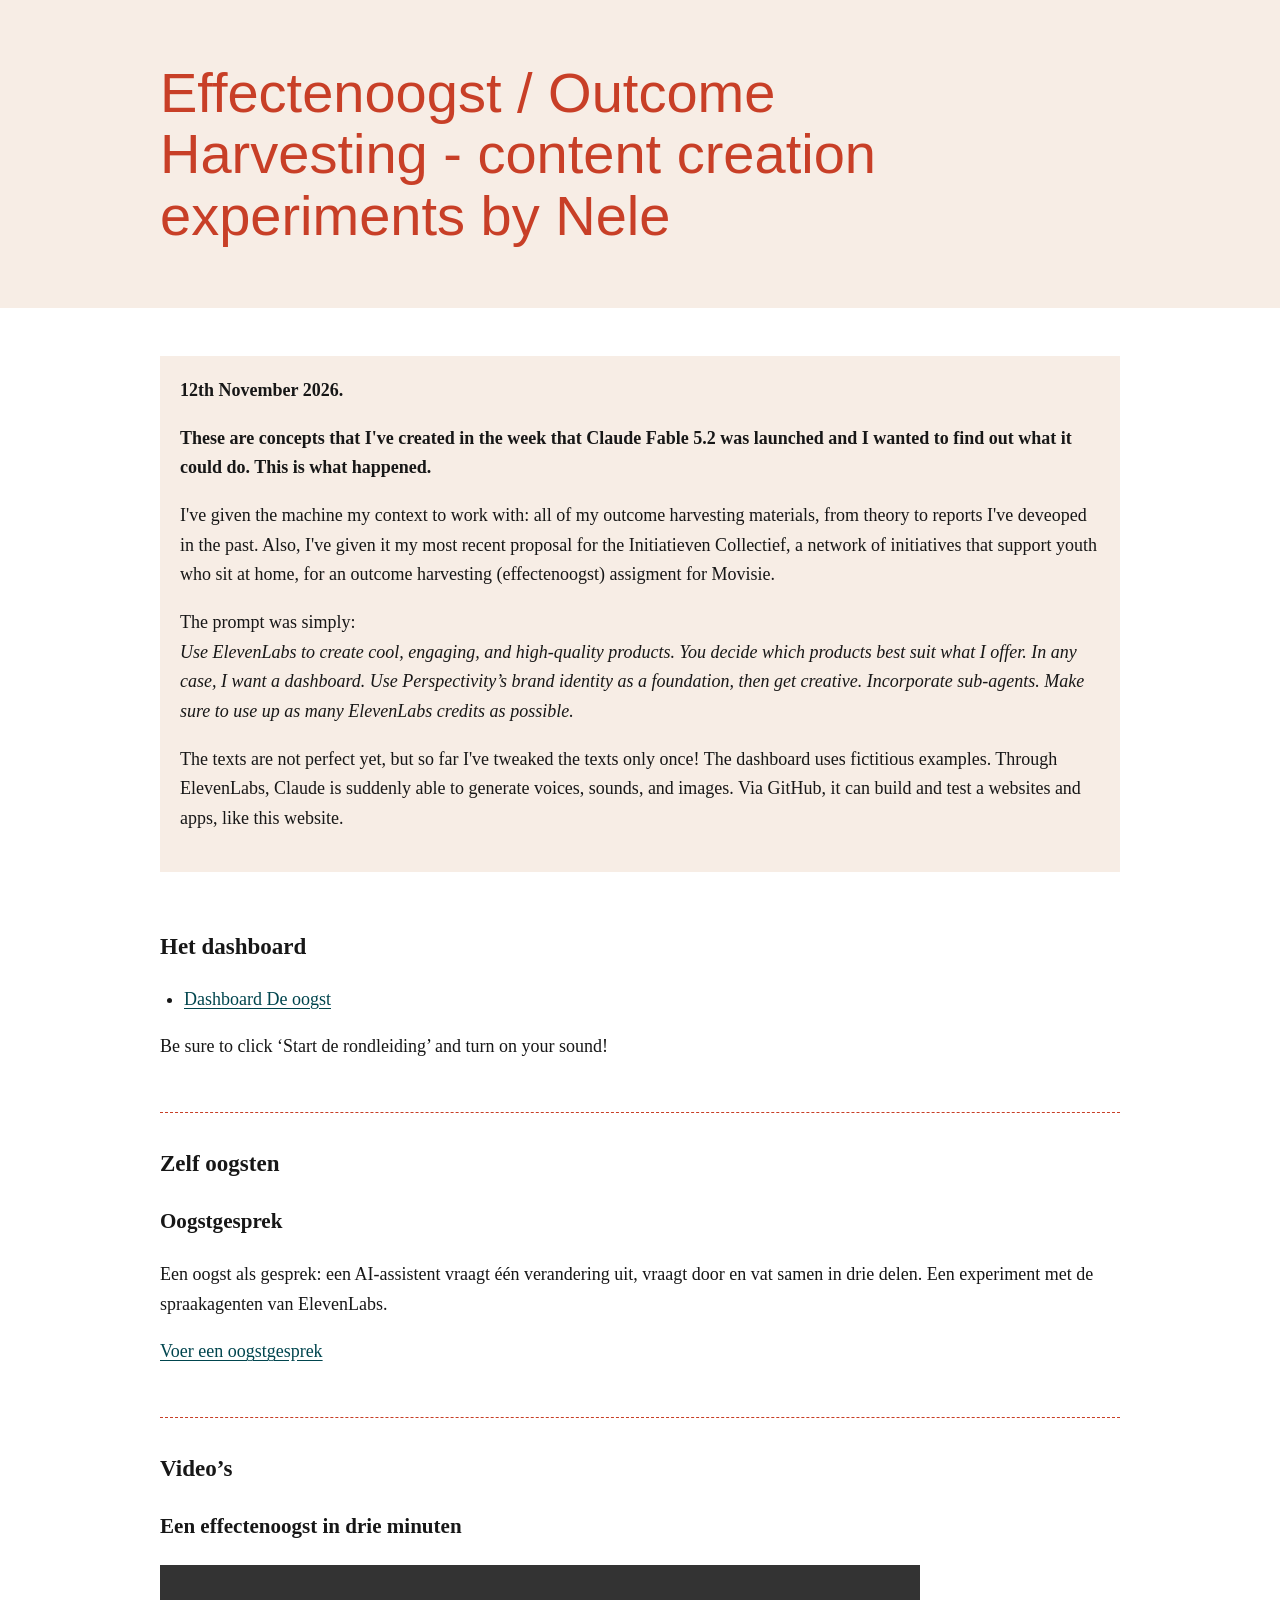
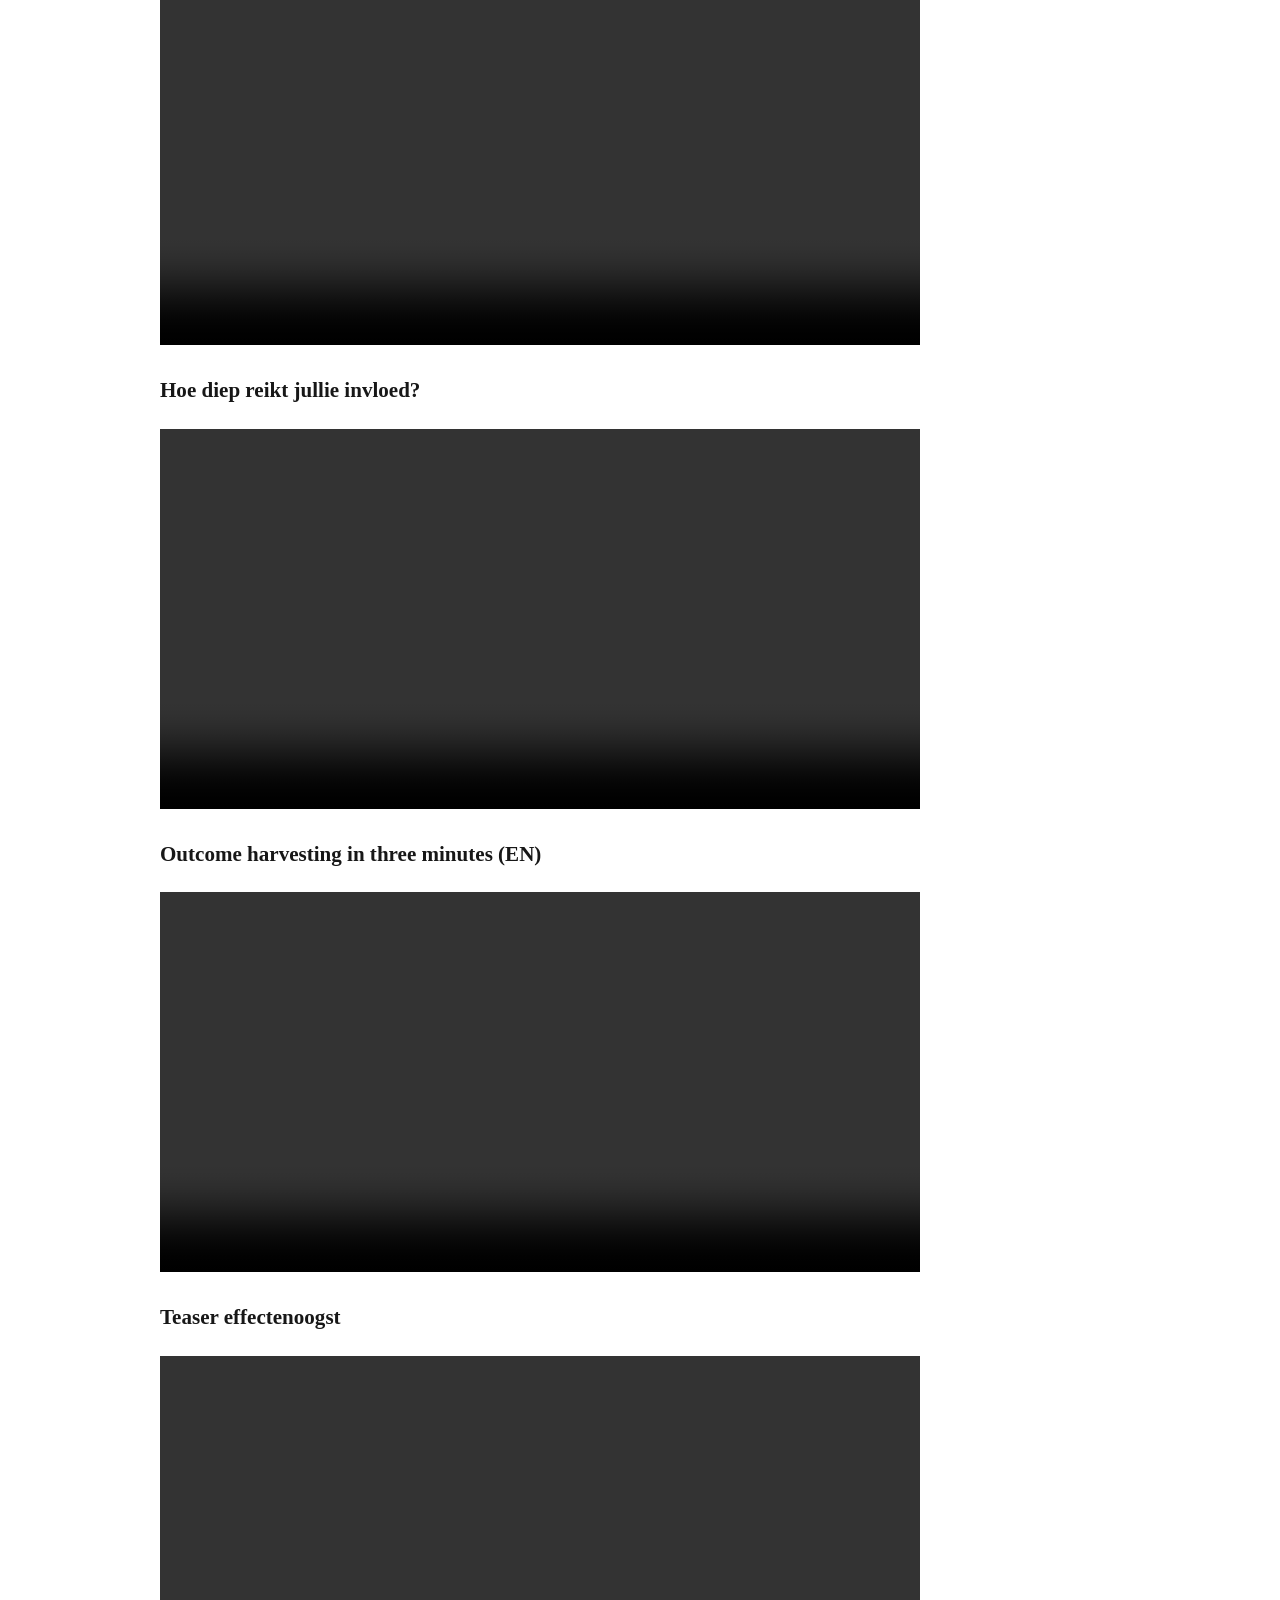
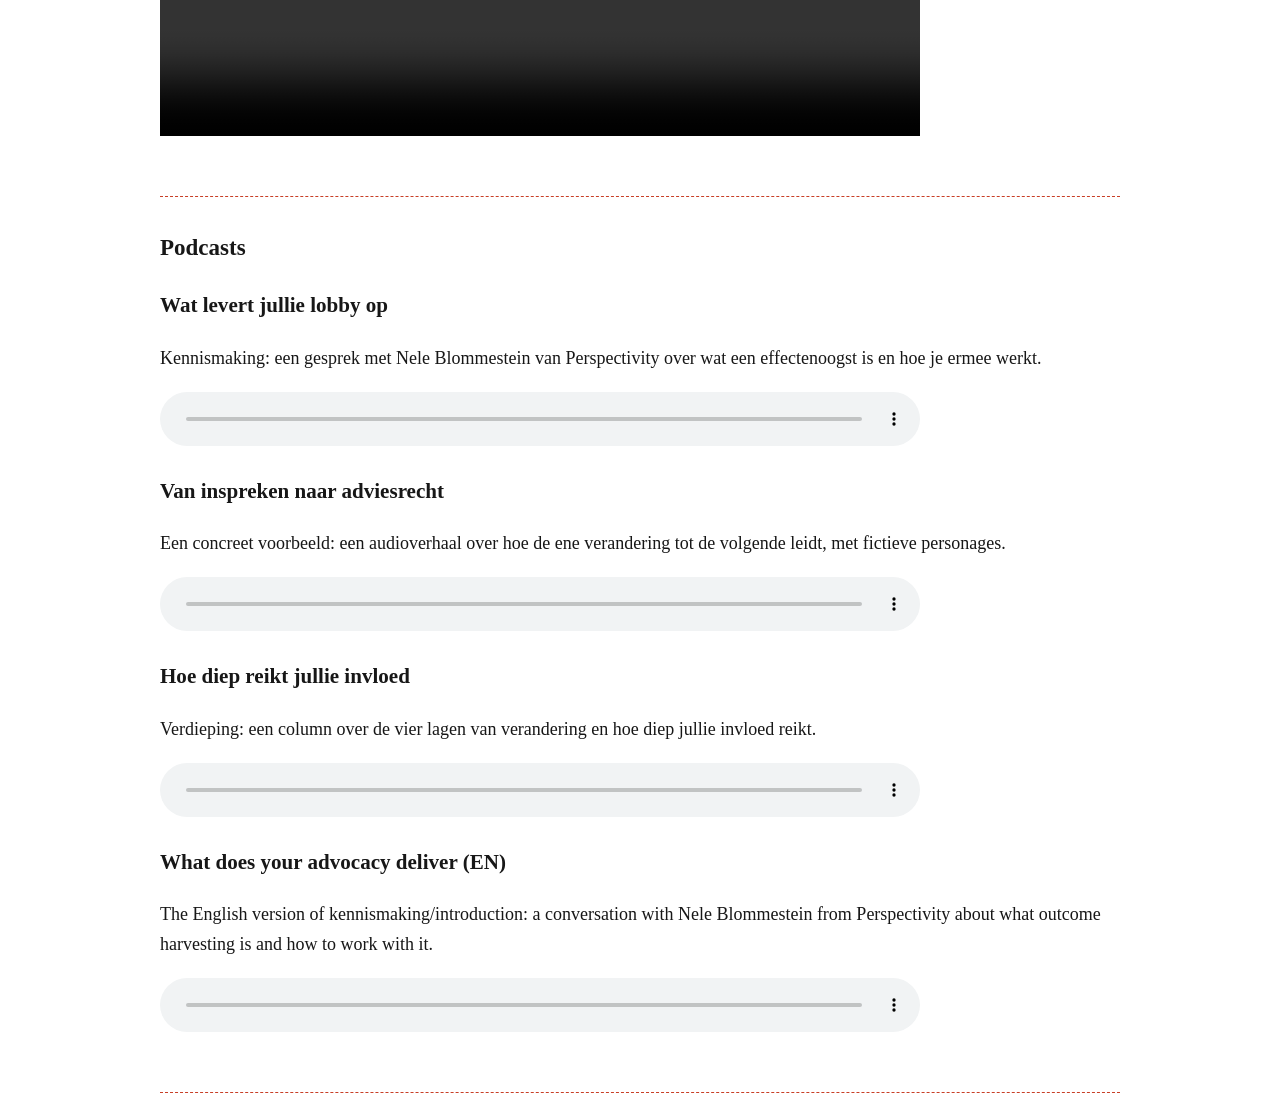
==== commit 229ba482: "Video hernoemd: Effectenoogst in drie minuten Co-Authored-By: Claude Sonnet 5.5 <noreply@anthropic.c" ====
--- a/index.html
+++ b/index.html
@@ -2,5 +2,5 @@
 *{box-sizing:border-box}body{margin:0;color:#171717;background:#fff;font:18px/1.65 Cambria,Georgia,serif}header{background:#f7ede5;padding:24px max(24px,calc((100vw - 960px)/2))}main,footer{max-width:1008px;margin:auto;padding:24px}h1{font:400 clamp(32px,5vw,56px)/1.1 Tahoma,Arial,sans-serif;max-width:850px;color:#c83f27}h2{font-size:23px;margin-top:0}a{color:#00454e;text-underline-offset:3px}a:hover{color:#c83f27}a:focus-visible{outline:3px solid #00454e;outline-offset:4px}section{padding:32px 0;border-bottom:1px dashed #c83f27}ul{padding-left:24px}li{margin:10px 0;overflow-wrap:anywhere}.notice{background:#f7ede5;padding:20px;margin:24px 0}video,audio{display:block;width:100%;max-width:760px;margin:12px 0 28px}footer{font-size:16px}details{margin-top:32px}summary{cursor:pointer}
 </style></head><body><header><h1>Effectenoogst / Outcome Harvesting - content creation experiments by Nele</h1></header><main>
 <div class="notice"><strong>12th November 2026. <p>These are concepts that I've created in the week that Claude Fable 5.2 was launched and I wanted to find out what it could do. This is what happened.</p></strong> I've given the machine my context to work with: all of my outcome harvesting materials, from theory to reports I've deveoped in the past. Also, I've given it my most recent proposal for the Initiatieven Collectief, a network of initiatives that support youth who sit at home, for an outcome harvesting (effectenoogst) assigment for Movisie. <p>The prompt was simply: <br><i>Use ElevenLabs to create cool, engaging, and high-quality products. You decide which products best suit what I offer. In any case, I want a dashboard. Use Perspectivity’s brand identity as a foundation, then get creative. Incorporate sub-agents. Make sure to use up as many ElevenLabs credits as possible.</i><p>The texts are not perfect yet, but so far I've tweaked the texts only once! The dashboard uses fictitious examples. Through ElevenLabs, Claude is suddenly able to generate voices, sounds, and images. Via GitHub, it can build and test a websites and apps, like this website.</p></div>
-<section><h2>Het dashboard</h2><ul><li><a href="Dashboard%20De%20oogst.html">Dashboard De oogst</a></li></ul><p>Be sure to click ‘Start de rondleiding’ and turn on your sound!</p></section><section><h2>Zelf oogsten</h2><h3>Oogstgesprek</h3><p>Een oogst als gesprek: een AI-assistent vraagt één verandering uit, vraagt door en vat samen in drie delen. Een experiment met de spraakagenten van ElevenLabs.</p><p><a href="Oogstgesprek.html">Voer een oogstgesprek</a></p></section><section><h2>Video’s</h2><h3>Een effectenoogst in drie minuten</h3><video controls preload="none" playsinline src="Video%20De%20effectenoogst%20in%20drie%20minuten.mp4"></video><h3>Hoe diep reikt jullie invloed?</h3><video controls preload="none" playsinline src="Video%20Hoe%20diep%20reikt%20jullie%20invloed.mp4"></video>
+<section><h2>Het dashboard</h2><ul><li><a href="Dashboard%20De%20oogst.html">Dashboard De oogst</a></li></ul><p>Be sure to click ‘Start de rondleiding’ and turn on your sound!</p></section><section><h2>Zelf oogsten</h2><h3>Oogstgesprek</h3><p>Een oogst als gesprek: een AI-assistent vraagt één verandering uit, vraagt door en vat samen in drie delen. Een experiment met de spraakagenten van ElevenLabs.</p><p><a href="Oogstgesprek.html">Voer een oogstgesprek</a></p></section><section><h2>Video’s</h2><h3>Een effectenoogst in drie minuten</h3><video controls preload="none" playsinline src="Video%20Effectenoogst%20in%20drie%20minuten.mp4"></video><h3>Hoe diep reikt jullie invloed?</h3><video controls preload="none" playsinline src="Video%20Hoe%20diep%20reikt%20jullie%20invloed.mp4"></video>
   <h3>Outcome harvesting in three minutes (EN)</h3><video controls preload="none" playsinline src="Video%20Outcome%20harvesting%20in%20three%20minutes%20%28EN%29.mp4"></video><h3>Teaser effectenoogst</h3><video controls preload="none" playsinline src="Video%20Teaser%20effectenoogst.mp4"></video></section><section><h2>Podcasts</h2><h3>Wat levert jullie lobby op</h3><p>Kennismaking: een gesprek met Nele Blommestein van Perspectivity over wat een effectenoogst is en hoe je ermee werkt.</p><audio controls preload="none" src="Podcast%20Wat%20levert%20jullie%20lobby%20op.mp3"></audio><h3>Van inspreken naar adviesrecht</h3><p>Een concreet voorbeeld: een audioverhaal over hoe de ene verandering tot de volgende leidt, met fictieve personages.</p><audio controls preload="none" src="Podcast%20Van%20inspreken%20naar%20adviesrecht.mp3"></audio><h3>Hoe diep reikt jullie invloed</h3><p>Verdieping: een column over de vier lagen van verandering en hoe diep jullie invloed reikt.</p><audio controls preload="none" src="Podcast%20Hoe%20diep%20reikt%20jullie%20invloed.mp3"></audio><h3>What does your advocacy deliver (EN)</h3><p>The English version of kennismaking/introduction: a conversation with Nele Blommestein from Perspectivity about what outcome harvesting is and how to work with it.</p><audio controls preload="none" src="Podcast%20What%20does%20your%20advocacy%20deliver%20%28EN%29.mp3"></audio></section></main></body></html>
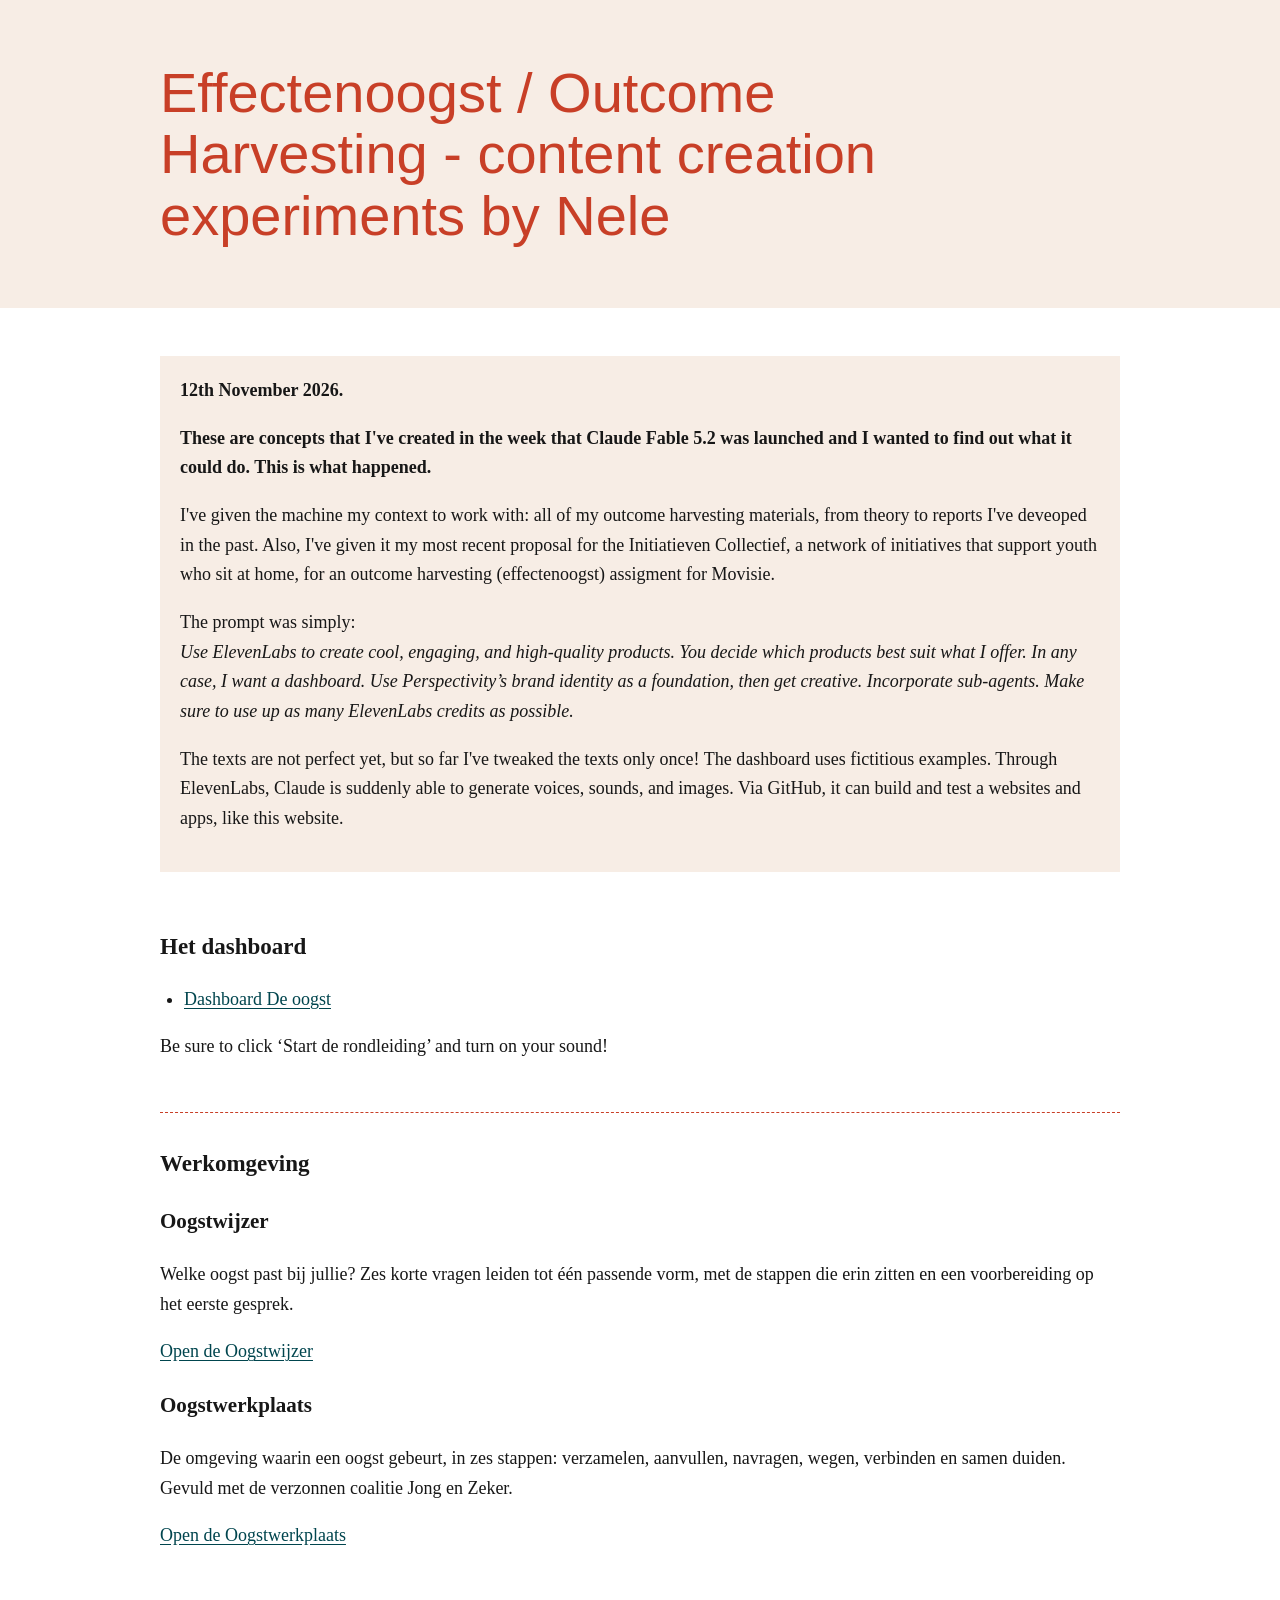
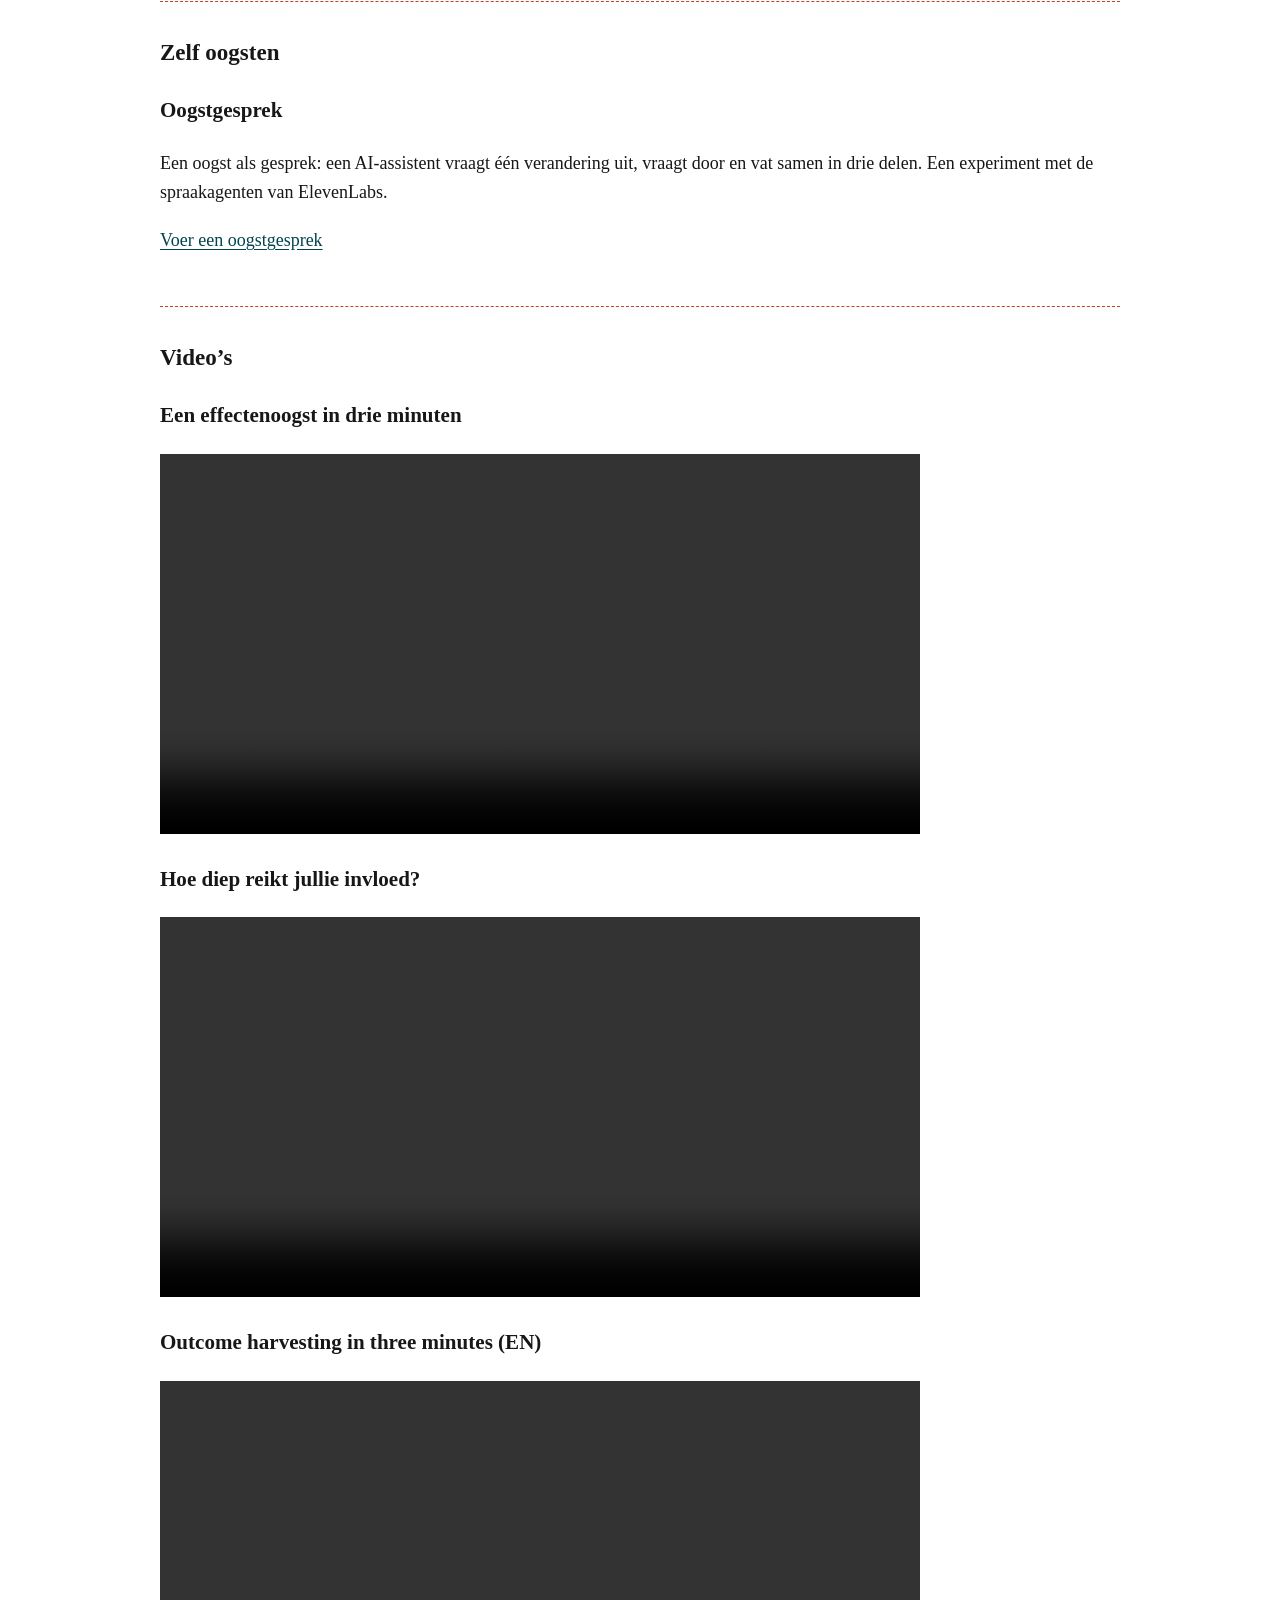
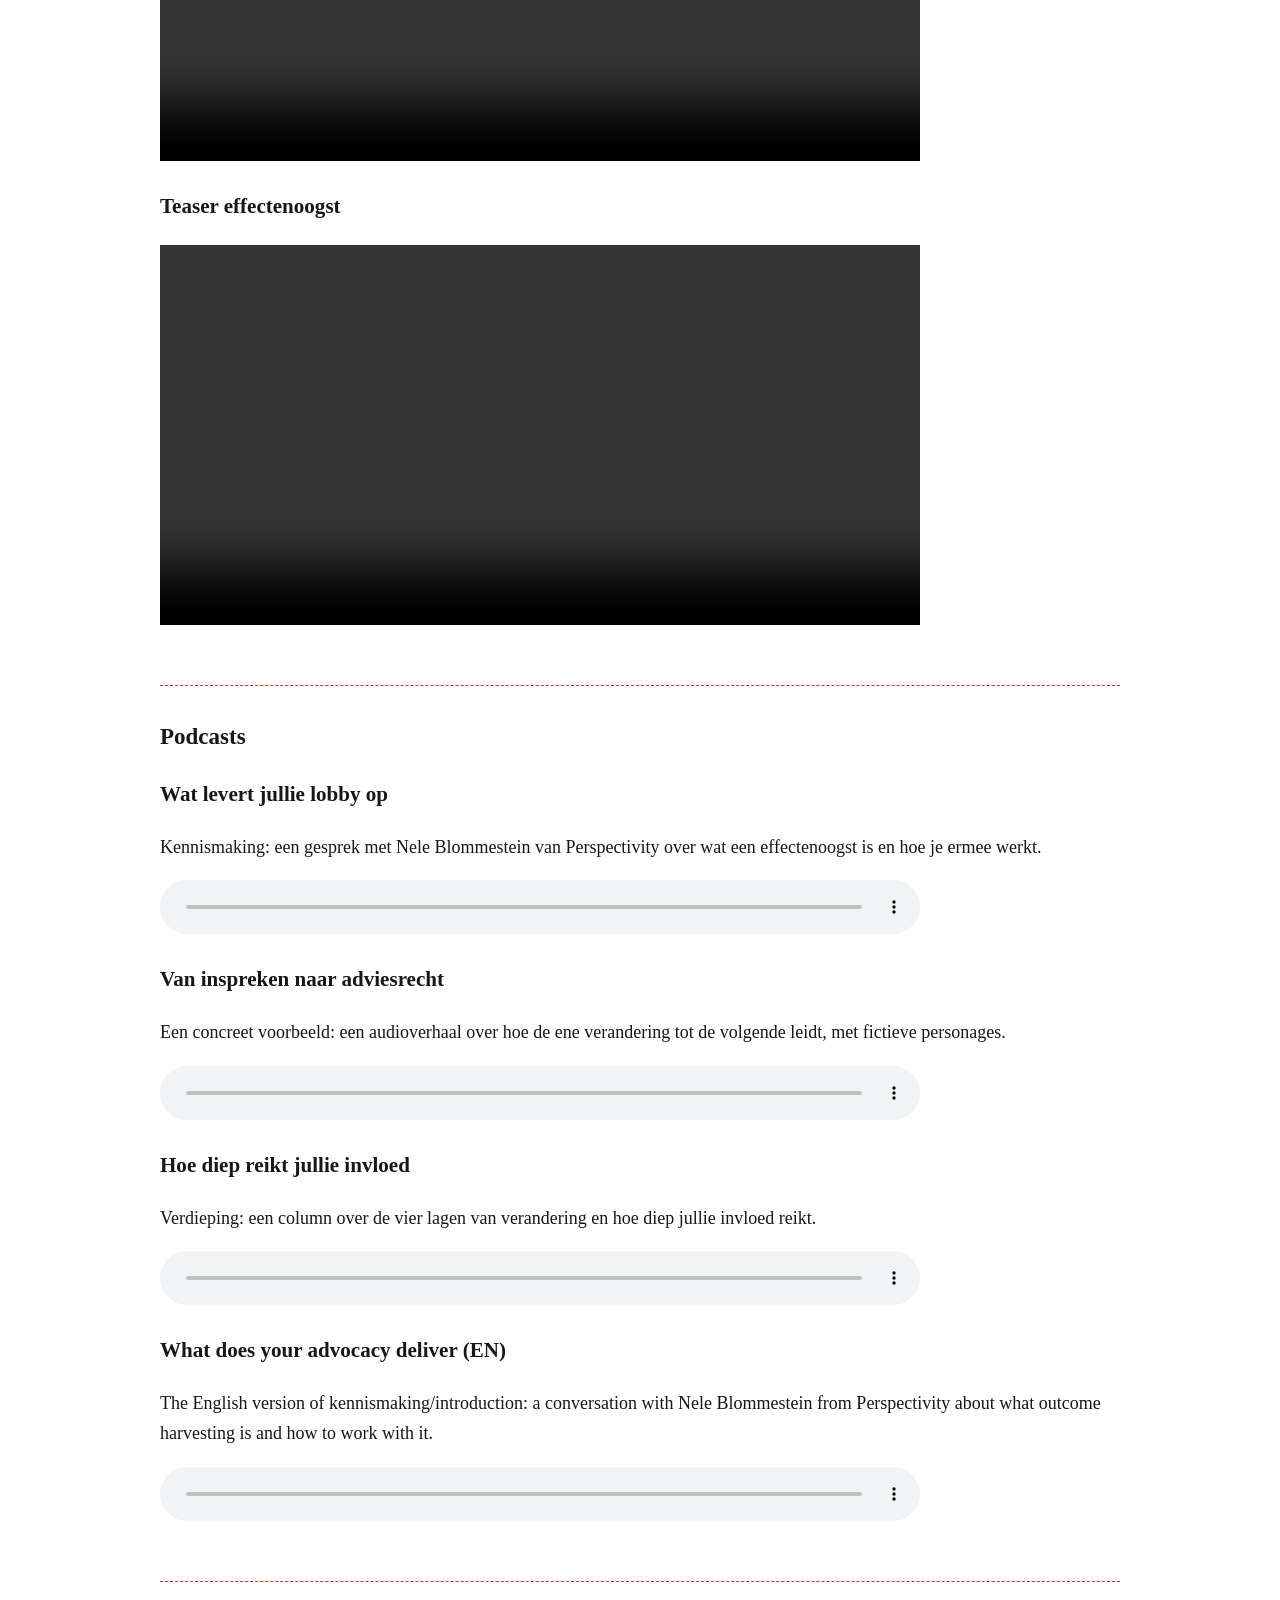
==== commit 991a403c: "Werkomgeving: Oogstwerkplaats en Oogstwijzer Oogstwerkplaats: logica van de zes stappen (verzamelen " ====
--- a/index.html
+++ b/index.html
@@ -2,5 +2,5 @@
 *{box-sizing:border-box}body{margin:0;color:#171717;background:#fff;font:18px/1.65 Cambria,Georgia,serif}header{background:#f7ede5;padding:24px max(24px,calc((100vw - 960px)/2))}main,footer{max-width:1008px;margin:auto;padding:24px}h1{font:400 clamp(32px,5vw,56px)/1.1 Tahoma,Arial,sans-serif;max-width:850px;color:#c83f27}h2{font-size:23px;margin-top:0}a{color:#00454e;text-underline-offset:3px}a:hover{color:#c83f27}a:focus-visible{outline:3px solid #00454e;outline-offset:4px}section{padding:32px 0;border-bottom:1px dashed #c83f27}ul{padding-left:24px}li{margin:10px 0;overflow-wrap:anywhere}.notice{background:#f7ede5;padding:20px;margin:24px 0}video,audio{display:block;width:100%;max-width:760px;margin:12px 0 28px}footer{font-size:16px}details{margin-top:32px}summary{cursor:pointer}
 </style></head><body><header><h1>Effectenoogst / Outcome Harvesting - content creation experiments by Nele</h1></header><main>
 <div class="notice"><strong>12th November 2026. <p>These are concepts that I've created in the week that Claude Fable 5.2 was launched and I wanted to find out what it could do. This is what happened.</p></strong> I've given the machine my context to work with: all of my outcome harvesting materials, from theory to reports I've deveoped in the past. Also, I've given it my most recent proposal for the Initiatieven Collectief, a network of initiatives that support youth who sit at home, for an outcome harvesting (effectenoogst) assigment for Movisie. <p>The prompt was simply: <br><i>Use ElevenLabs to create cool, engaging, and high-quality products. You decide which products best suit what I offer. In any case, I want a dashboard. Use Perspectivity’s brand identity as a foundation, then get creative. Incorporate sub-agents. Make sure to use up as many ElevenLabs credits as possible.</i><p>The texts are not perfect yet, but so far I've tweaked the texts only once! The dashboard uses fictitious examples. Through ElevenLabs, Claude is suddenly able to generate voices, sounds, and images. Via GitHub, it can build and test a websites and apps, like this website.</p></div>
-<section><h2>Het dashboard</h2><ul><li><a href="Dashboard%20De%20oogst.html">Dashboard De oogst</a></li></ul><p>Be sure to click ‘Start de rondleiding’ and turn on your sound!</p></section><section><h2>Zelf oogsten</h2><h3>Oogstgesprek</h3><p>Een oogst als gesprek: een AI-assistent vraagt één verandering uit, vraagt door en vat samen in drie delen. Een experiment met de spraakagenten van ElevenLabs.</p><p><a href="Oogstgesprek.html">Voer een oogstgesprek</a></p></section><section><h2>Video’s</h2><h3>Een effectenoogst in drie minuten</h3><video controls preload="none" playsinline src="Video%20Effectenoogst%20in%20drie%20minuten.mp4"></video><h3>Hoe diep reikt jullie invloed?</h3><video controls preload="none" playsinline src="Video%20Hoe%20diep%20reikt%20jullie%20invloed.mp4"></video>
+<section><h2>Het dashboard</h2><ul><li><a href="Dashboard%20De%20oogst.html">Dashboard De oogst</a></li></ul><p>Be sure to click ‘Start de rondleiding’ and turn on your sound!</p></section><section><h2>Werkomgeving</h2><h3>Oogstwijzer</h3><p>Welke oogst past bij jullie? Zes korte vragen leiden tot één passende vorm, met de stappen die erin zitten en een voorbereiding op het eerste gesprek.</p><p><a href="Oogstwijzer.html">Open de Oogstwijzer</a></p><h3>Oogstwerkplaats</h3><p>De omgeving waarin een oogst gebeurt, in zes stappen: verzamelen, aanvullen, navragen, wegen, verbinden en samen duiden. Gevuld met de verzonnen coalitie Jong en Zeker.</p><p><a href="Oogstwerkplaats.html">Open de Oogstwerkplaats</a></p></section><section><h2>Zelf oogsten</h2><h3>Oogstgesprek</h3><p>Een oogst als gesprek: een AI-assistent vraagt één verandering uit, vraagt door en vat samen in drie delen. Een experiment met de spraakagenten van ElevenLabs.</p><p><a href="Oogstgesprek.html">Voer een oogstgesprek</a></p></section><section><h2>Video’s</h2><h3>Een effectenoogst in drie minuten</h3><video controls preload="none" playsinline src="Video%20Effectenoogst%20in%20drie%20minuten.mp4"></video><h3>Hoe diep reikt jullie invloed?</h3><video controls preload="none" playsinline src="Video%20Hoe%20diep%20reikt%20jullie%20invloed.mp4"></video>
   <h3>Outcome harvesting in three minutes (EN)</h3><video controls preload="none" playsinline src="Video%20Outcome%20harvesting%20in%20three%20minutes%20%28EN%29.mp4"></video><h3>Teaser effectenoogst</h3><video controls preload="none" playsinline src="Video%20Teaser%20effectenoogst.mp4"></video></section><section><h2>Podcasts</h2><h3>Wat levert jullie lobby op</h3><p>Kennismaking: een gesprek met Nele Blommestein van Perspectivity over wat een effectenoogst is en hoe je ermee werkt.</p><audio controls preload="none" src="Podcast%20Wat%20levert%20jullie%20lobby%20op.mp3"></audio><h3>Van inspreken naar adviesrecht</h3><p>Een concreet voorbeeld: een audioverhaal over hoe de ene verandering tot de volgende leidt, met fictieve personages.</p><audio controls preload="none" src="Podcast%20Van%20inspreken%20naar%20adviesrecht.mp3"></audio><h3>Hoe diep reikt jullie invloed</h3><p>Verdieping: een column over de vier lagen van verandering en hoe diep jullie invloed reikt.</p><audio controls preload="none" src="Podcast%20Hoe%20diep%20reikt%20jullie%20invloed.mp3"></audio><h3>What does your advocacy deliver (EN)</h3><p>The English version of kennismaking/introduction: a conversation with Nele Blommestein from Perspectivity about what outcome harvesting is and how to work with it.</p><audio controls preload="none" src="Podcast%20What%20does%20your%20advocacy%20deliver%20%28EN%29.mp3"></audio></section></main></body></html>
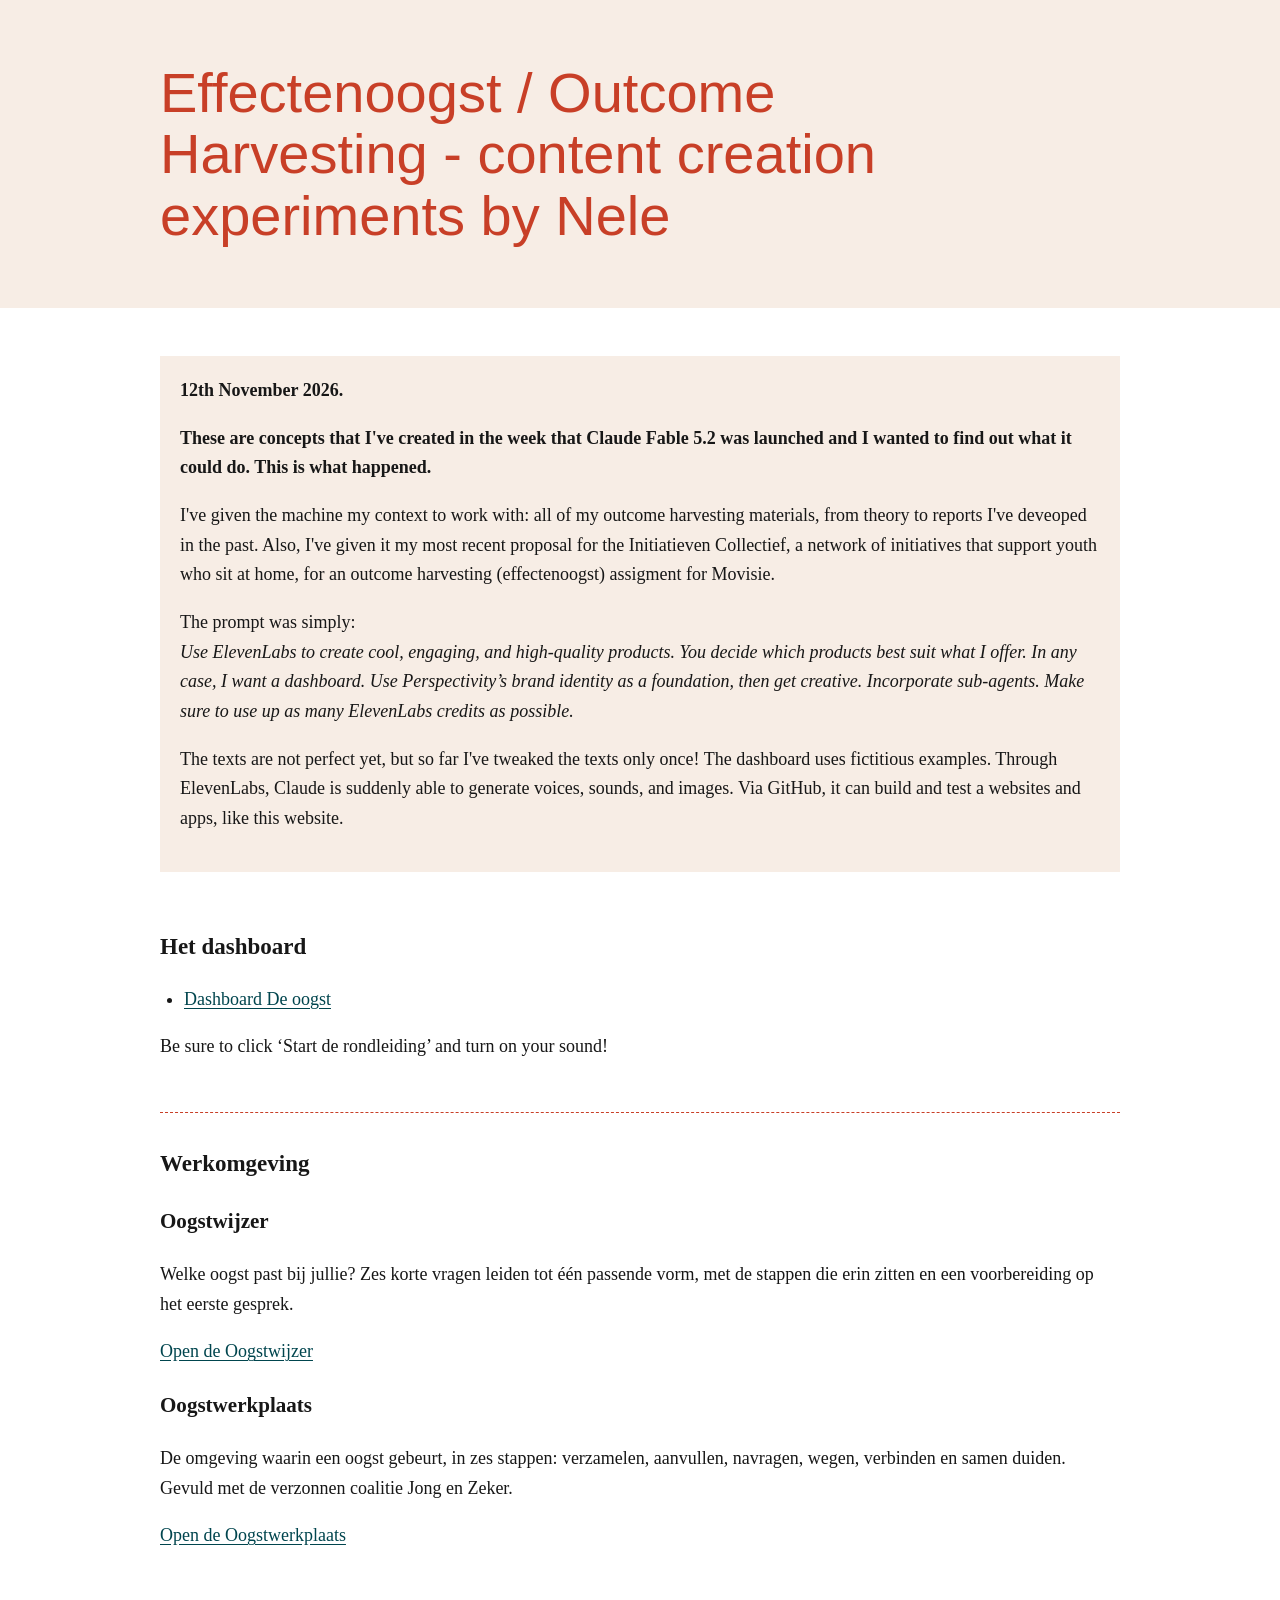
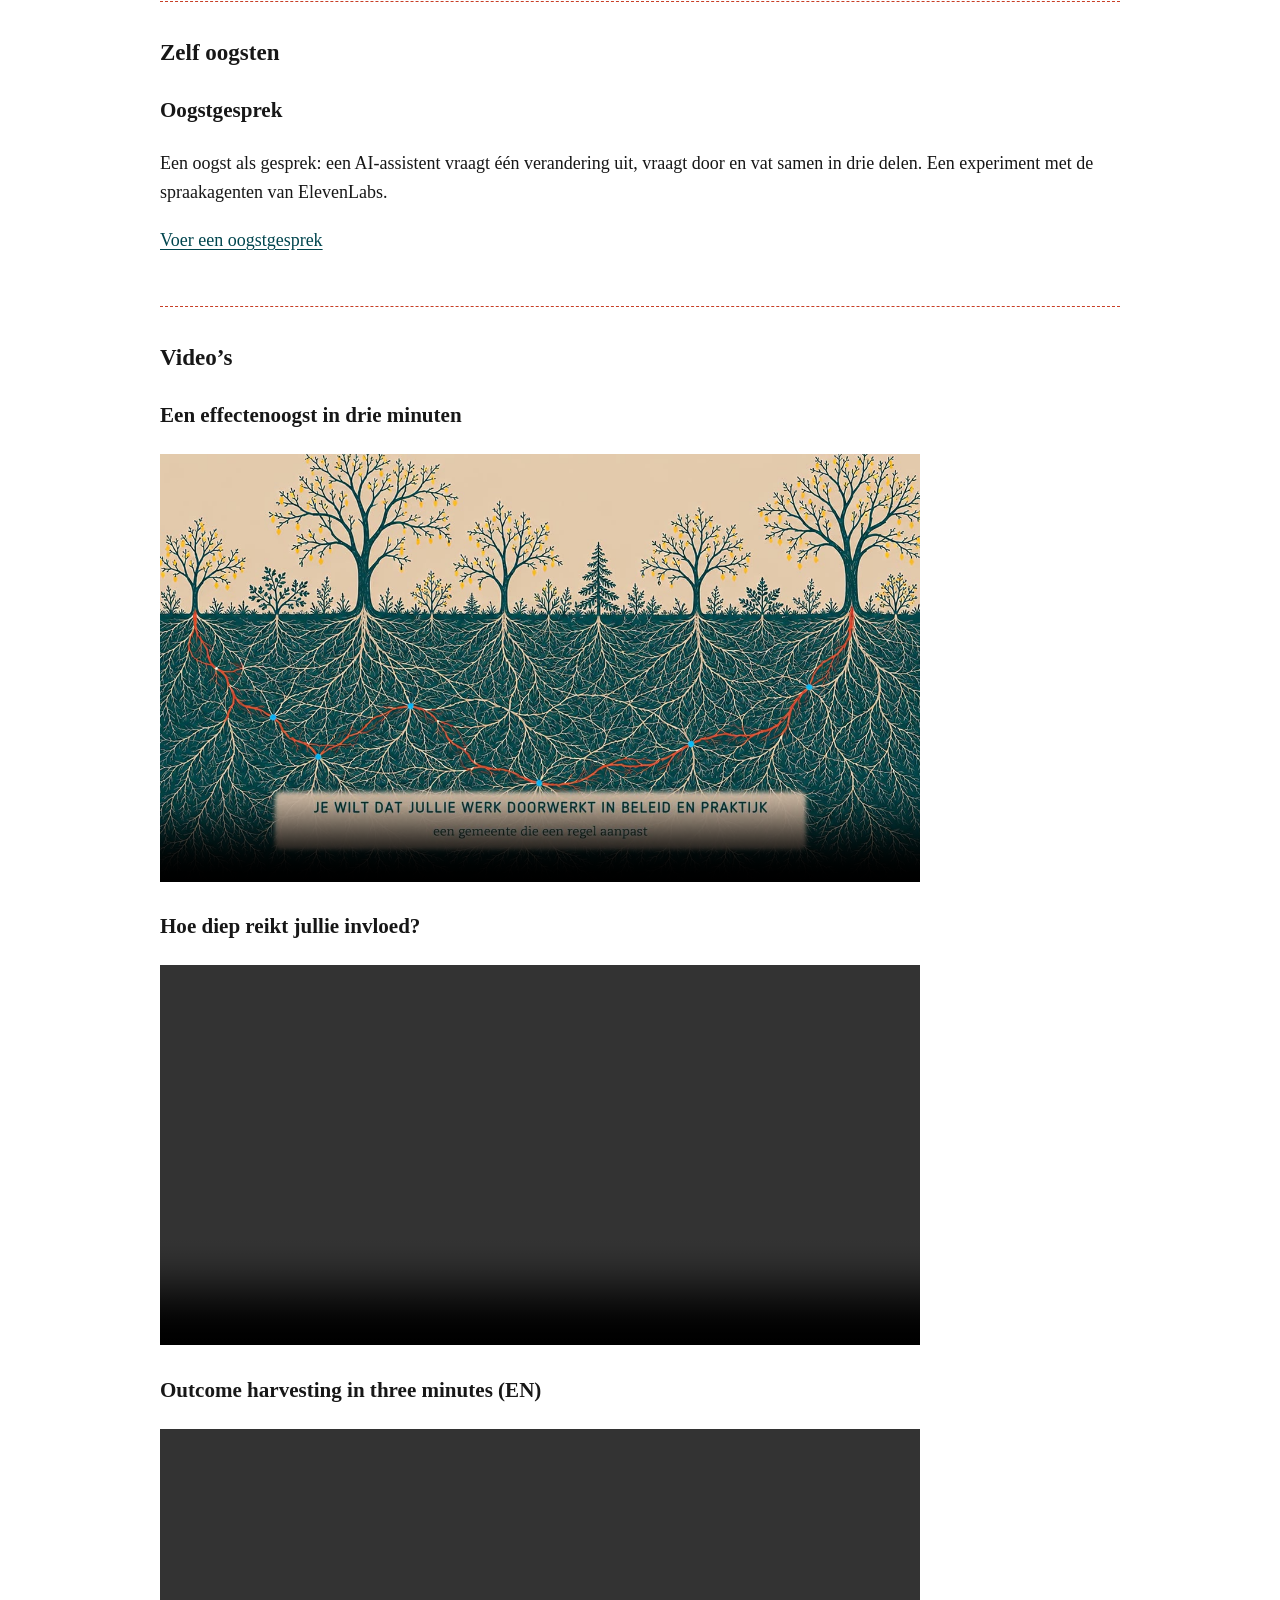
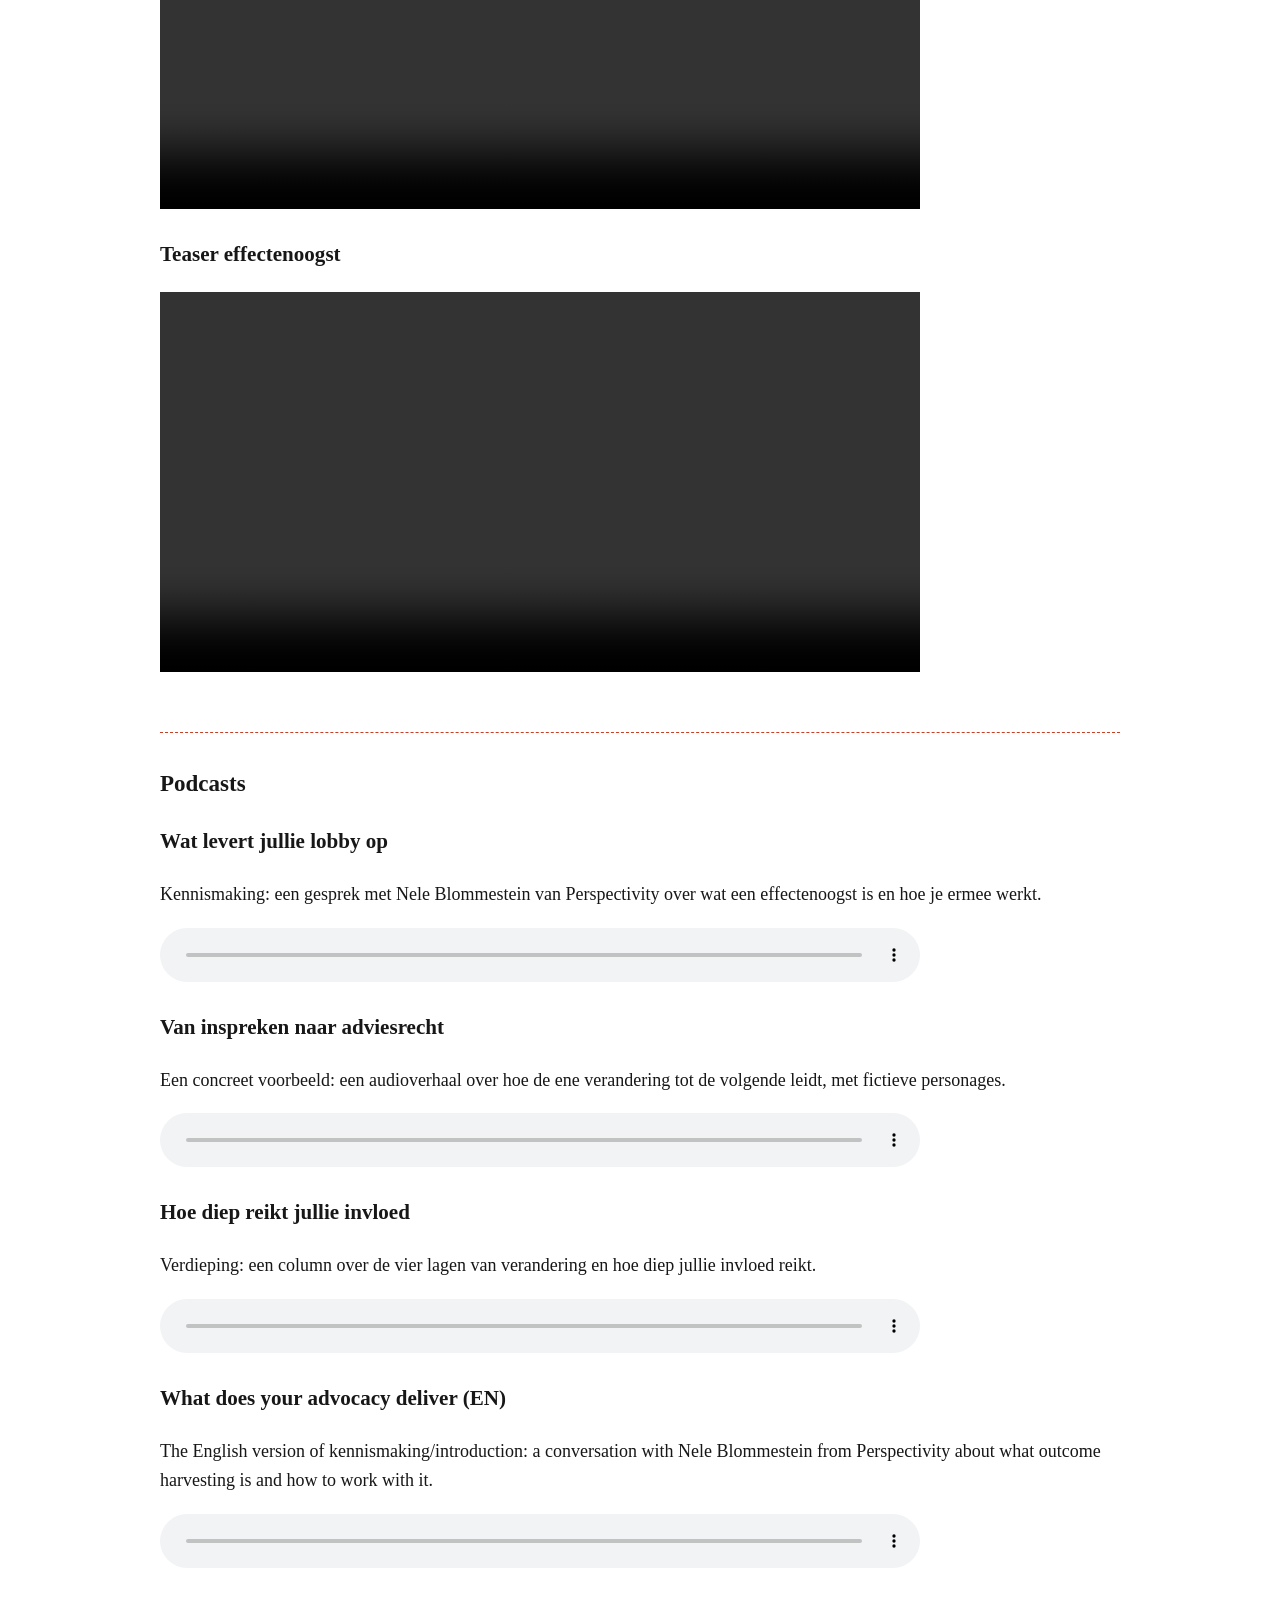
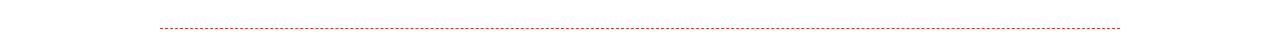
==== commit 75fd5ef7: "Startpagina: nieuwe uitlegvideo met voorbeeldbeeld, als eerste onder Video's Co-Authored-By: Claude " ====
--- a/index.html
+++ b/index.html
@@ -2,5 +2,5 @@
 *{box-sizing:border-box}body{margin:0;color:#171717;background:#fff;font:18px/1.65 Cambria,Georgia,serif}header{background:#f7ede5;padding:24px max(24px,calc((100vw - 960px)/2))}main,footer{max-width:1008px;margin:auto;padding:24px}h1{font:400 clamp(32px,5vw,56px)/1.1 Tahoma,Arial,sans-serif;max-width:850px;color:#c83f27}h2{font-size:23px;margin-top:0}a{color:#00454e;text-underline-offset:3px}a:hover{color:#c83f27}a:focus-visible{outline:3px solid #00454e;outline-offset:4px}section{padding:32px 0;border-bottom:1px dashed #c83f27}ul{padding-left:24px}li{margin:10px 0;overflow-wrap:anywhere}.notice{background:#f7ede5;padding:20px;margin:24px 0}video,audio{display:block;width:100%;max-width:760px;margin:12px 0 28px}footer{font-size:16px}details{margin-top:32px}summary{cursor:pointer}
 </style></head><body><header><h1>Effectenoogst / Outcome Harvesting - content creation experiments by Nele</h1></header><main>
 <div class="notice"><strong>12th November 2026. <p>These are concepts that I've created in the week that Claude Fable 5.2 was launched and I wanted to find out what it could do. This is what happened.</p></strong> I've given the machine my context to work with: all of my outcome harvesting materials, from theory to reports I've deveoped in the past. Also, I've given it my most recent proposal for the Initiatieven Collectief, a network of initiatives that support youth who sit at home, for an outcome harvesting (effectenoogst) assigment for Movisie. <p>The prompt was simply: <br><i>Use ElevenLabs to create cool, engaging, and high-quality products. You decide which products best suit what I offer. In any case, I want a dashboard. Use Perspectivity’s brand identity as a foundation, then get creative. Incorporate sub-agents. Make sure to use up as many ElevenLabs credits as possible.</i><p>The texts are not perfect yet, but so far I've tweaked the texts only once! The dashboard uses fictitious examples. Through ElevenLabs, Claude is suddenly able to generate voices, sounds, and images. Via GitHub, it can build and test a websites and apps, like this website.</p></div>
-<section><h2>Het dashboard</h2><ul><li><a href="Dashboard%20De%20oogst.html">Dashboard De oogst</a></li></ul><p>Be sure to click ‘Start de rondleiding’ and turn on your sound!</p></section><section><h2>Werkomgeving</h2><h3>Oogstwijzer</h3><p>Welke oogst past bij jullie? Zes korte vragen leiden tot één passende vorm, met de stappen die erin zitten en een voorbereiding op het eerste gesprek.</p><p><a href="Oogstwijzer.html">Open de Oogstwijzer</a></p><h3>Oogstwerkplaats</h3><p>De omgeving waarin een oogst gebeurt, in zes stappen: verzamelen, aanvullen, navragen, wegen, verbinden en samen duiden. Gevuld met de verzonnen coalitie Jong en Zeker.</p><p><a href="Oogstwerkplaats.html">Open de Oogstwerkplaats</a></p></section><section><h2>Zelf oogsten</h2><h3>Oogstgesprek</h3><p>Een oogst als gesprek: een AI-assistent vraagt één verandering uit, vraagt door en vat samen in drie delen. Een experiment met de spraakagenten van ElevenLabs.</p><p><a href="Oogstgesprek.html">Voer een oogstgesprek</a></p></section><section><h2>Video’s</h2><h3>Een effectenoogst in drie minuten</h3><video controls preload="none" playsinline src="Video%20Effectenoogst%20in%20drie%20minuten.mp4"></video><h3>Hoe diep reikt jullie invloed?</h3><video controls preload="none" playsinline src="Video%20Hoe%20diep%20reikt%20jullie%20invloed.mp4"></video>
+<section><h2>Het dashboard</h2><ul><li><a href="Dashboard%20De%20oogst.html">Dashboard De oogst</a></li></ul><p>Be sure to click ‘Start de rondleiding’ and turn on your sound!</p></section><section><h2>Werkomgeving</h2><h3>Oogstwijzer</h3><p>Welke oogst past bij jullie? Zes korte vragen leiden tot één passende vorm, met de stappen die erin zitten en een voorbereiding op het eerste gesprek.</p><p><a href="Oogstwijzer.html">Open de Oogstwijzer</a></p><h3>Oogstwerkplaats</h3><p>De omgeving waarin een oogst gebeurt, in zes stappen: verzamelen, aanvullen, navragen, wegen, verbinden en samen duiden. Gevuld met de verzonnen coalitie Jong en Zeker.</p><p><a href="Oogstwerkplaats.html">Open de Oogstwerkplaats</a></p></section><section><h2>Zelf oogsten</h2><h3>Oogstgesprek</h3><p>Een oogst als gesprek: een AI-assistent vraagt één verandering uit, vraagt door en vat samen in drie delen. Een experiment met de spraakagenten van ElevenLabs.</p><p><a href="Oogstgesprek.html">Voer een oogstgesprek</a></p></section><section><h2>Video’s</h2><h3>Een effectenoogst in drie minuten</h3><video controls preload="none" playsinline poster="Video%20Effectenoogst%20in%20drie%20minuten.jpg" src="Video%20Effectenoogst%20in%20drie%20minuten.mp4?v=20261115"></video><h3>Hoe diep reikt jullie invloed?</h3><video controls preload="none" playsinline src="Video%20Hoe%20diep%20reikt%20jullie%20invloed.mp4"></video>
   <h3>Outcome harvesting in three minutes (EN)</h3><video controls preload="none" playsinline src="Video%20Outcome%20harvesting%20in%20three%20minutes%20%28EN%29.mp4"></video><h3>Teaser effectenoogst</h3><video controls preload="none" playsinline src="Video%20Teaser%20effectenoogst.mp4"></video></section><section><h2>Podcasts</h2><h3>Wat levert jullie lobby op</h3><p>Kennismaking: een gesprek met Nele Blommestein van Perspectivity over wat een effectenoogst is en hoe je ermee werkt.</p><audio controls preload="none" src="Podcast%20Wat%20levert%20jullie%20lobby%20op.mp3"></audio><h3>Van inspreken naar adviesrecht</h3><p>Een concreet voorbeeld: een audioverhaal over hoe de ene verandering tot de volgende leidt, met fictieve personages.</p><audio controls preload="none" src="Podcast%20Van%20inspreken%20naar%20adviesrecht.mp3"></audio><h3>Hoe diep reikt jullie invloed</h3><p>Verdieping: een column over de vier lagen van verandering en hoe diep jullie invloed reikt.</p><audio controls preload="none" src="Podcast%20Hoe%20diep%20reikt%20jullie%20invloed.mp3"></audio><h3>What does your advocacy deliver (EN)</h3><p>The English version of kennismaking/introduction: a conversation with Nele Blommestein from Perspectivity about what outcome harvesting is and how to work with it.</p><audio controls preload="none" src="Podcast%20What%20does%20your%20advocacy%20deliver%20%28EN%29.mp3"></audio></section></main></body></html>
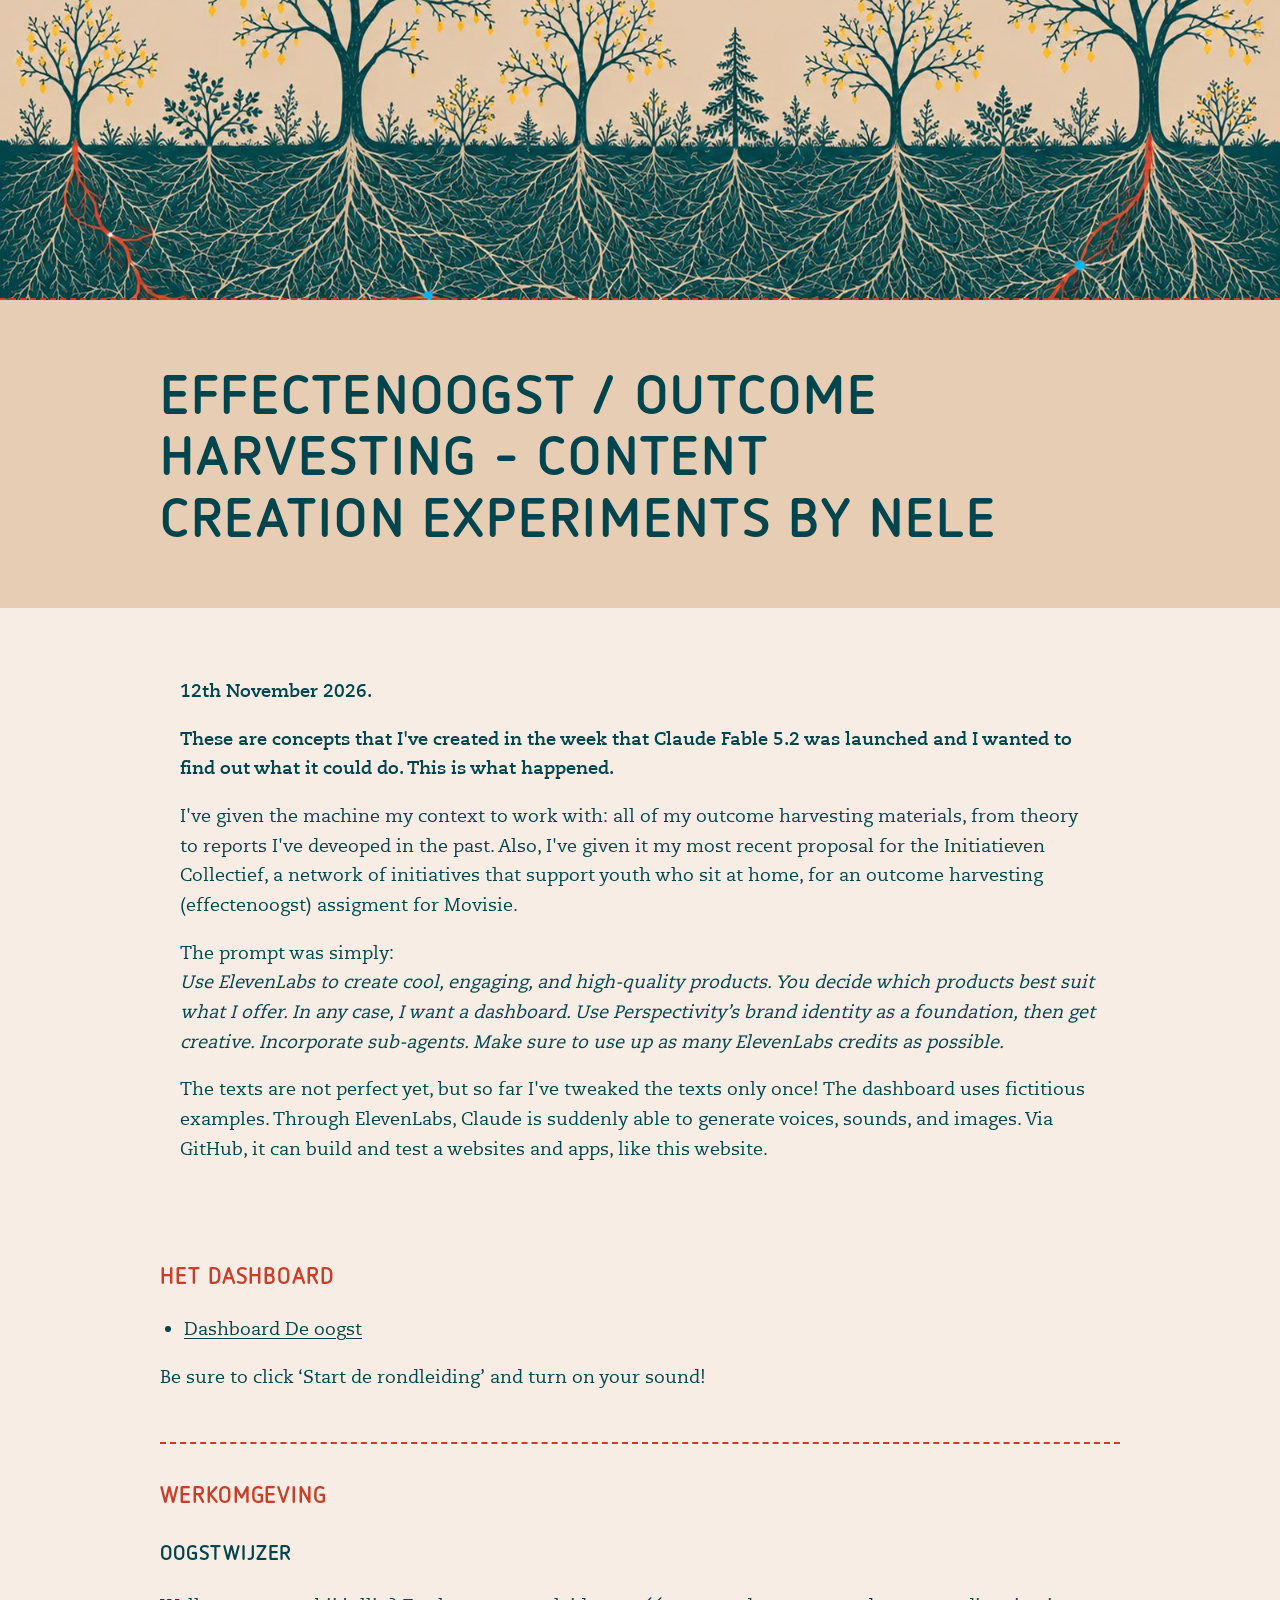
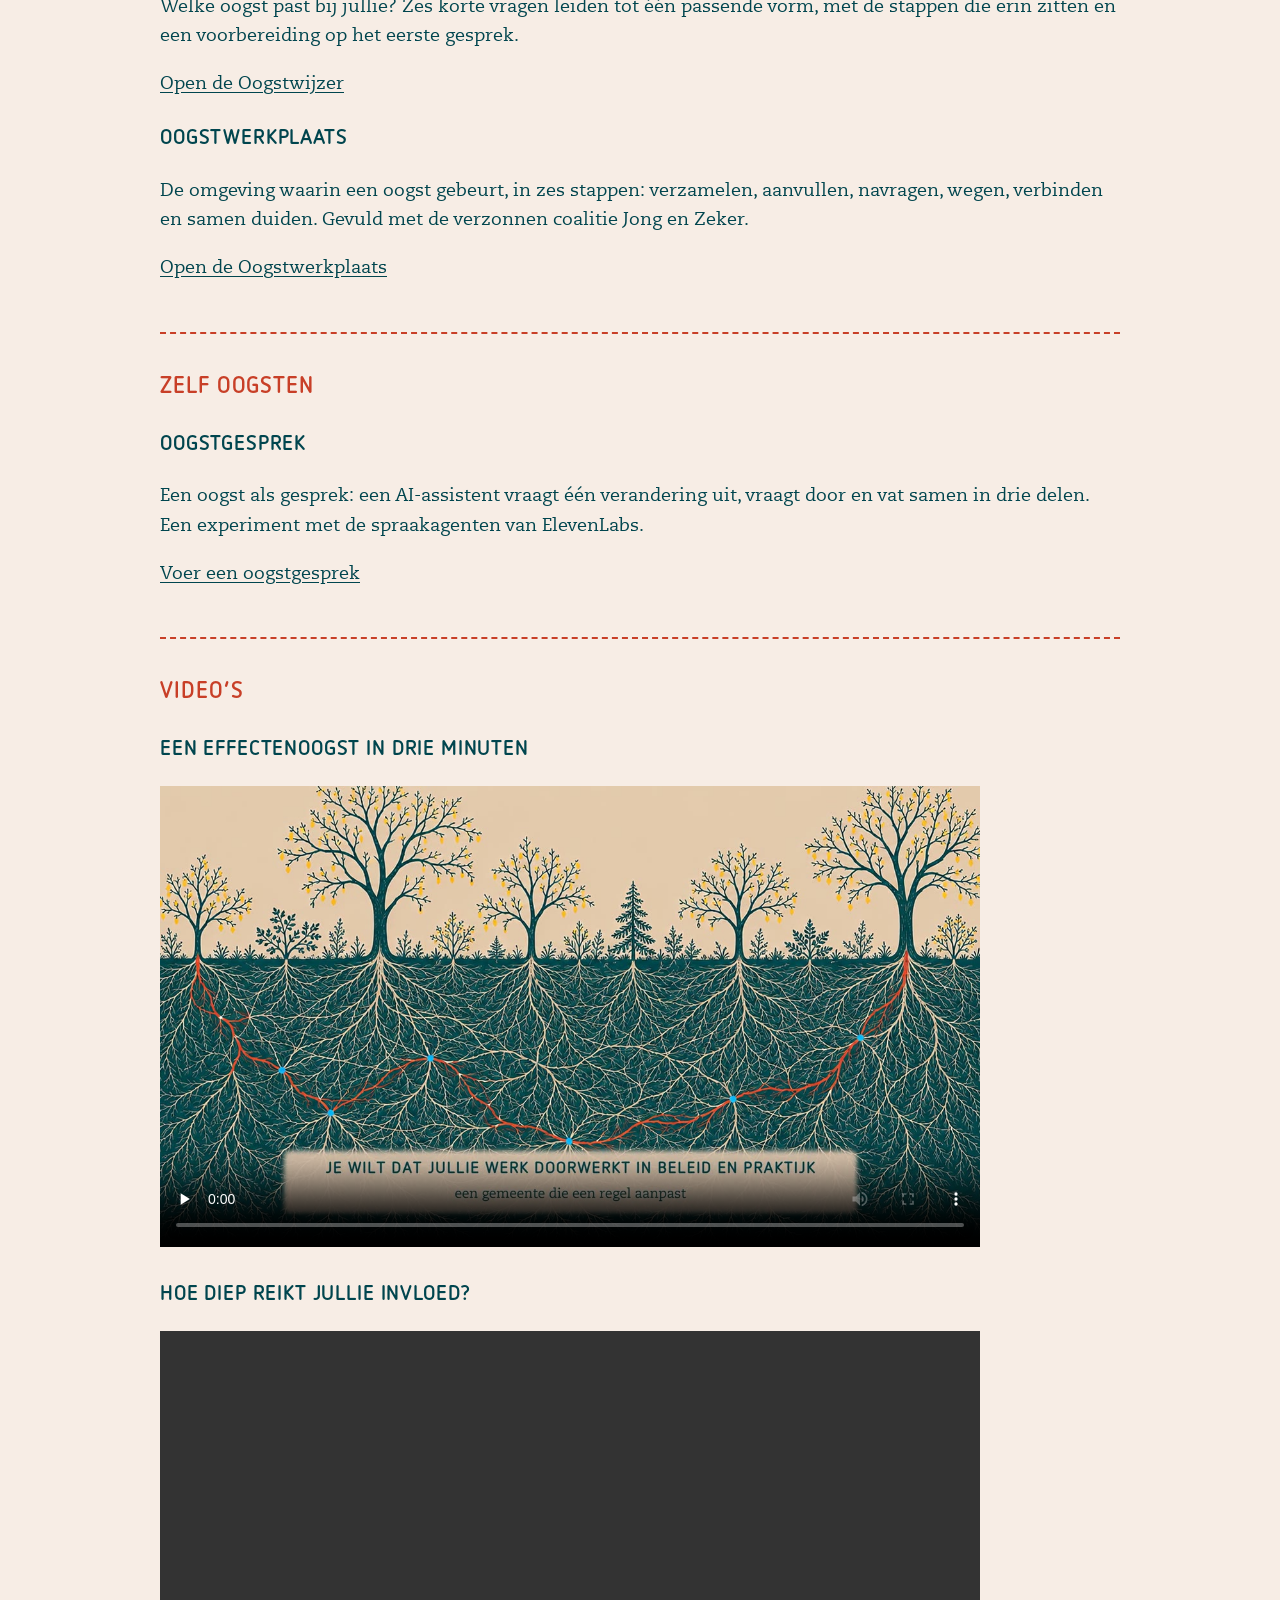
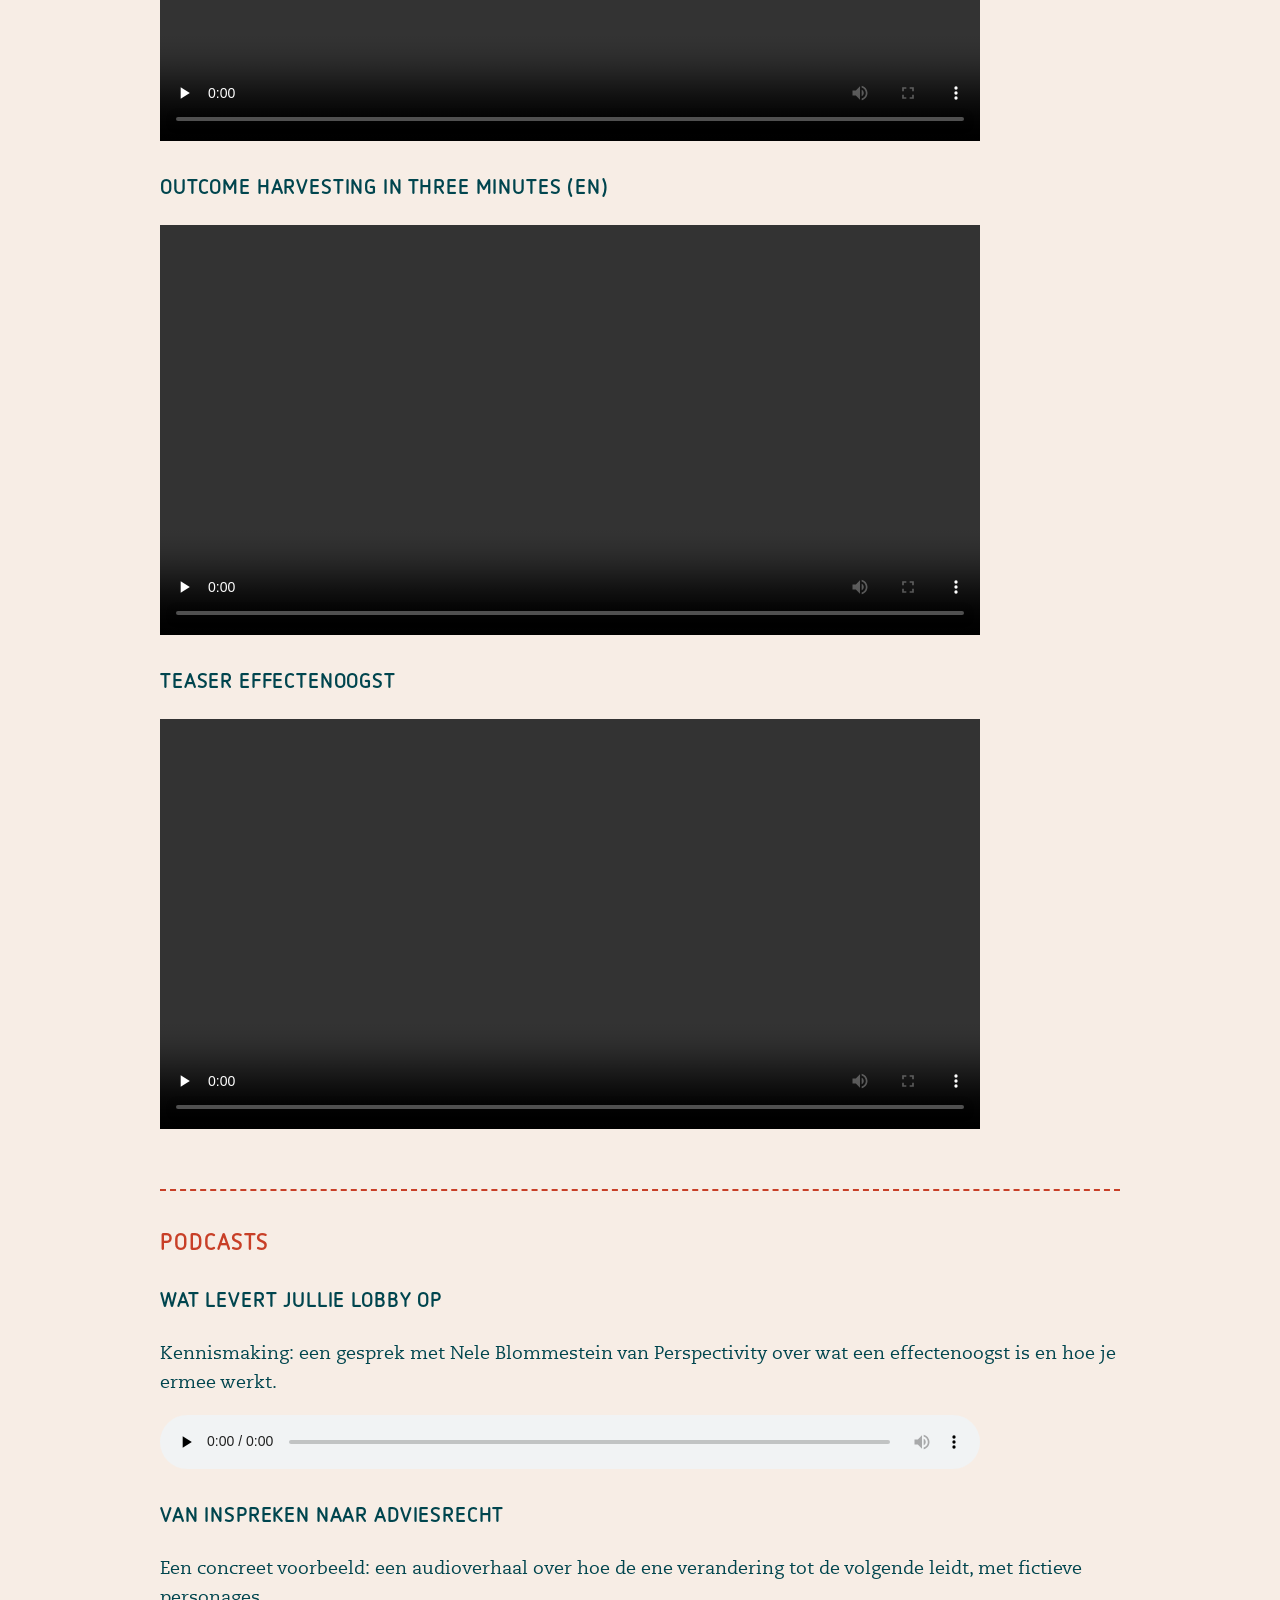
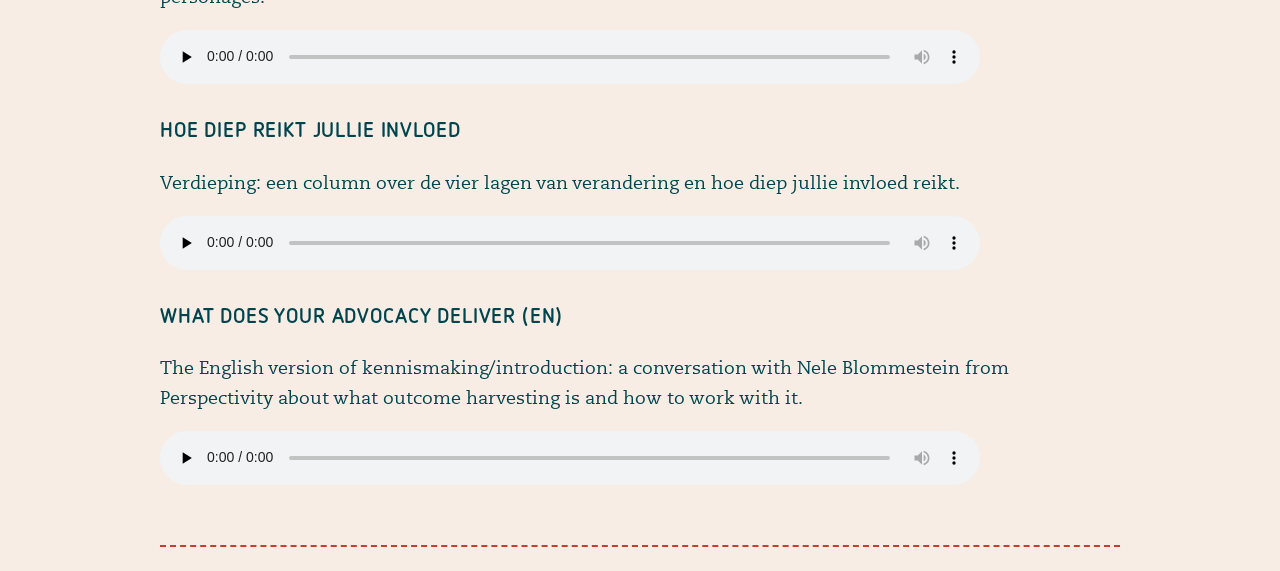
==== commit 78abeeb0: "Pagina's in het Effectenoogst Design System (proef, nog niet live) Lettertypen Netto OT en Caecilia," ====
--- a/index.html
+++ b/index.html
@@ -1,6 +1,14 @@
 <!doctype html><html lang="nl"><head><meta charset="utf-8"><meta name="viewport" content="width=device-width,initial-scale=1"><title>Effectenoogst uitleg en marketing producten</title><style>
 *{box-sizing:border-box}body{margin:0;color:#171717;background:#fff;font:18px/1.65 Cambria,Georgia,serif}header{background:#f7ede5;padding:24px max(24px,calc((100vw - 960px)/2))}main,footer{max-width:1008px;margin:auto;padding:24px}h1{font:400 clamp(32px,5vw,56px)/1.1 Tahoma,Arial,sans-serif;max-width:850px;color:#c83f27}h2{font-size:23px;margin-top:0}a{color:#00454e;text-underline-offset:3px}a:hover{color:#c83f27}a:focus-visible{outline:3px solid #00454e;outline-offset:4px}section{padding:32px 0;border-bottom:1px dashed #c83f27}ul{padding-left:24px}li{margin:10px 0;overflow-wrap:anywhere}.notice{background:#f7ede5;padding:20px;margin:24px 0}video,audio{display:block;width:100%;max-width:760px;margin:12px 0 28px}footer{font-size:16px}details{margin-top:32px}summary{cursor:pointer}
-</style></head><body><header><h1>Effectenoogst / Outcome Harvesting - content creation experiments by Nele</h1></header><main>
+</style><style id="eo-ds">/* Effectenoogst Design System, 15-11-2026 */@font-face{font-family:'Netto OT';font-weight:400;font-style:normal;src:url([data-uri])}@font-face{font-family:'Netto OT';font-weight:700;font-style:normal;src:url([data-uri])}@font-face{font-family:'Caecilia LT Pro';font-weight:400;font-style:normal;src:url([data-uri])}@font-face{font-family:'Caecilia LT Pro';font-weight:700;font-style:normal;src:url([data-uri]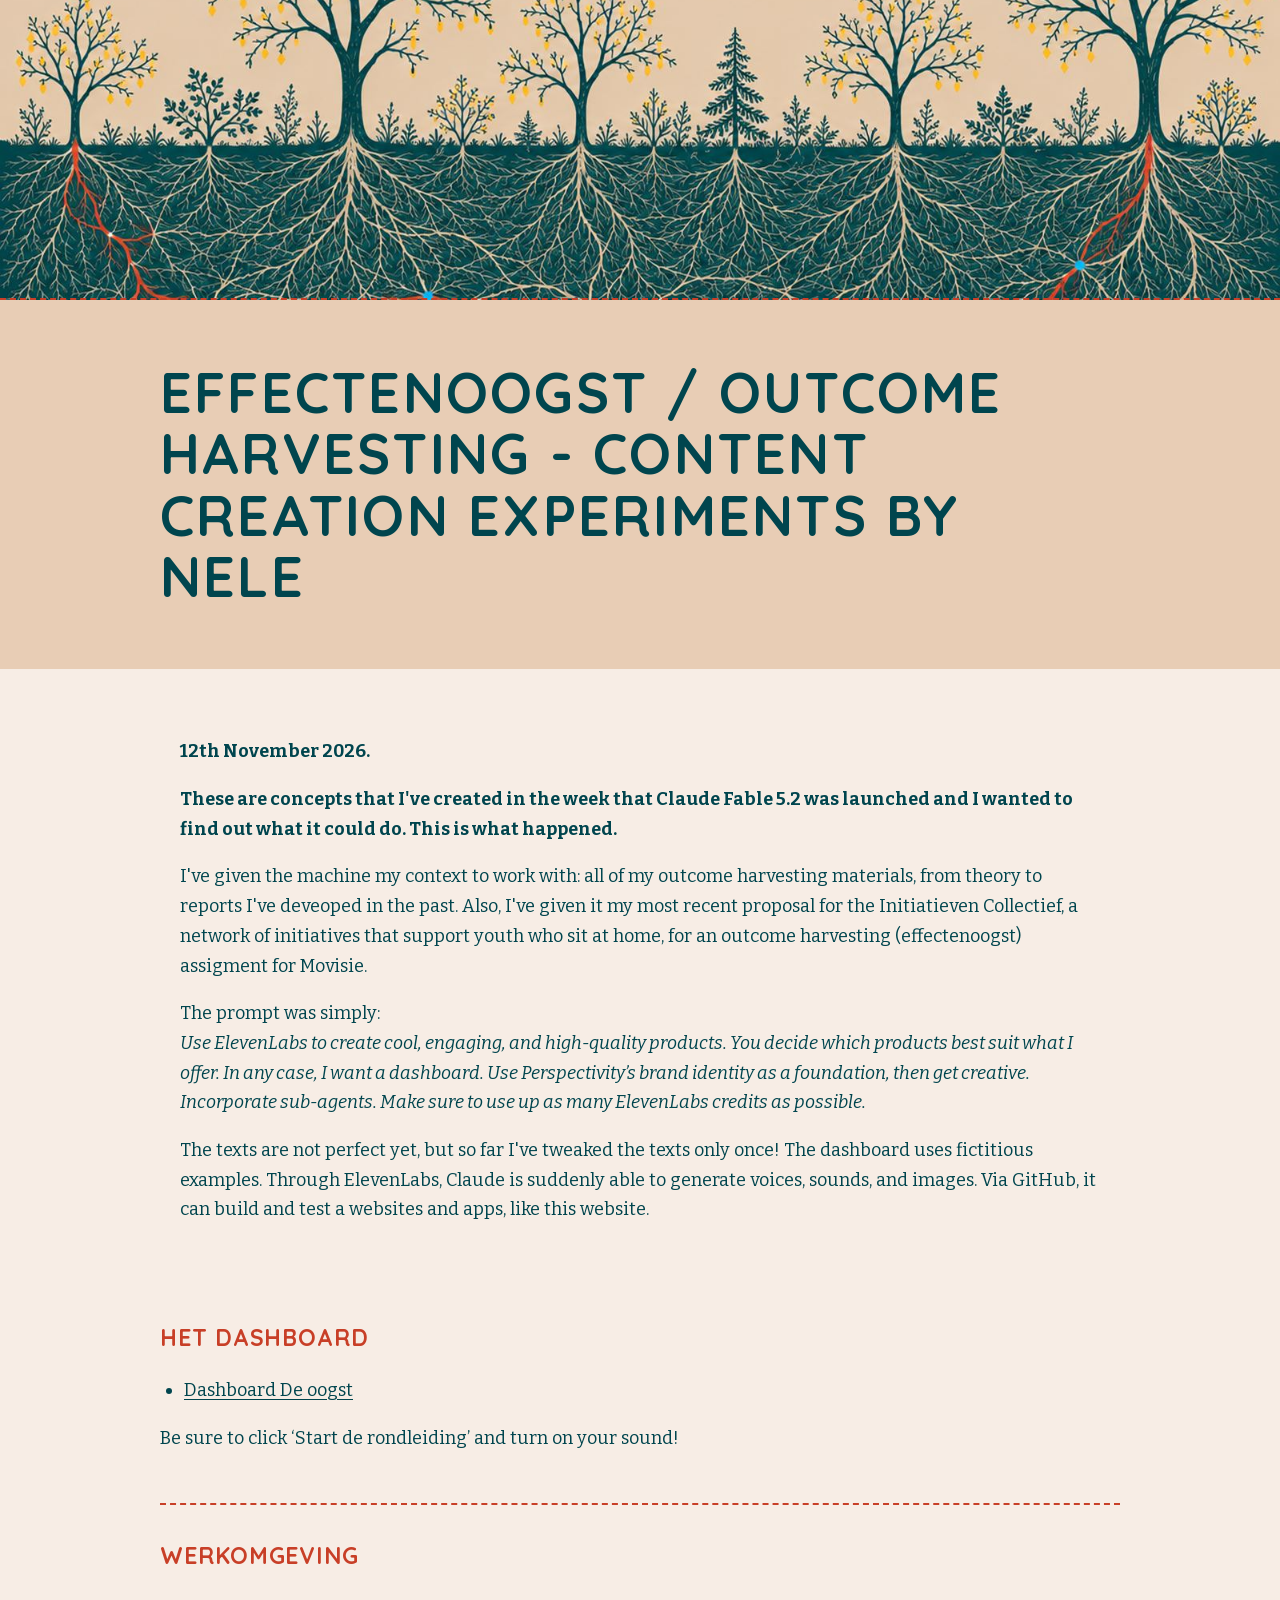
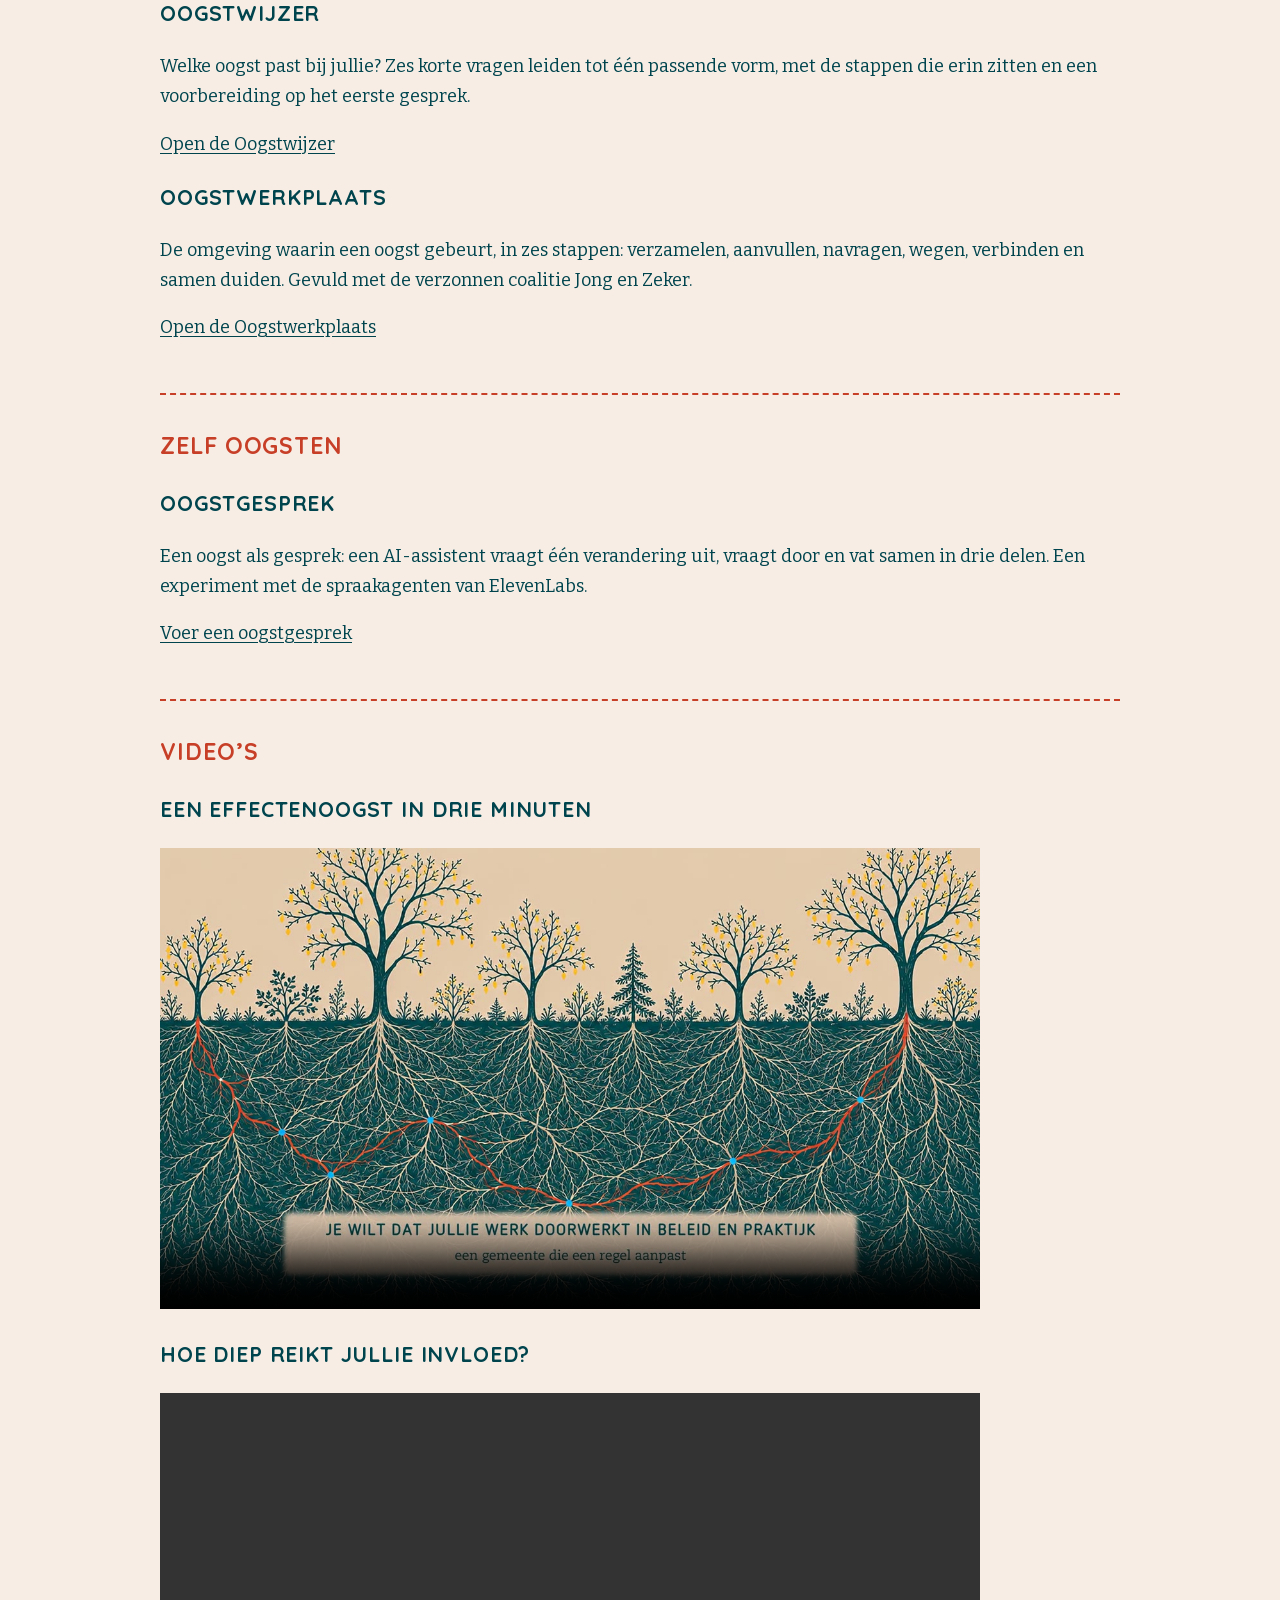
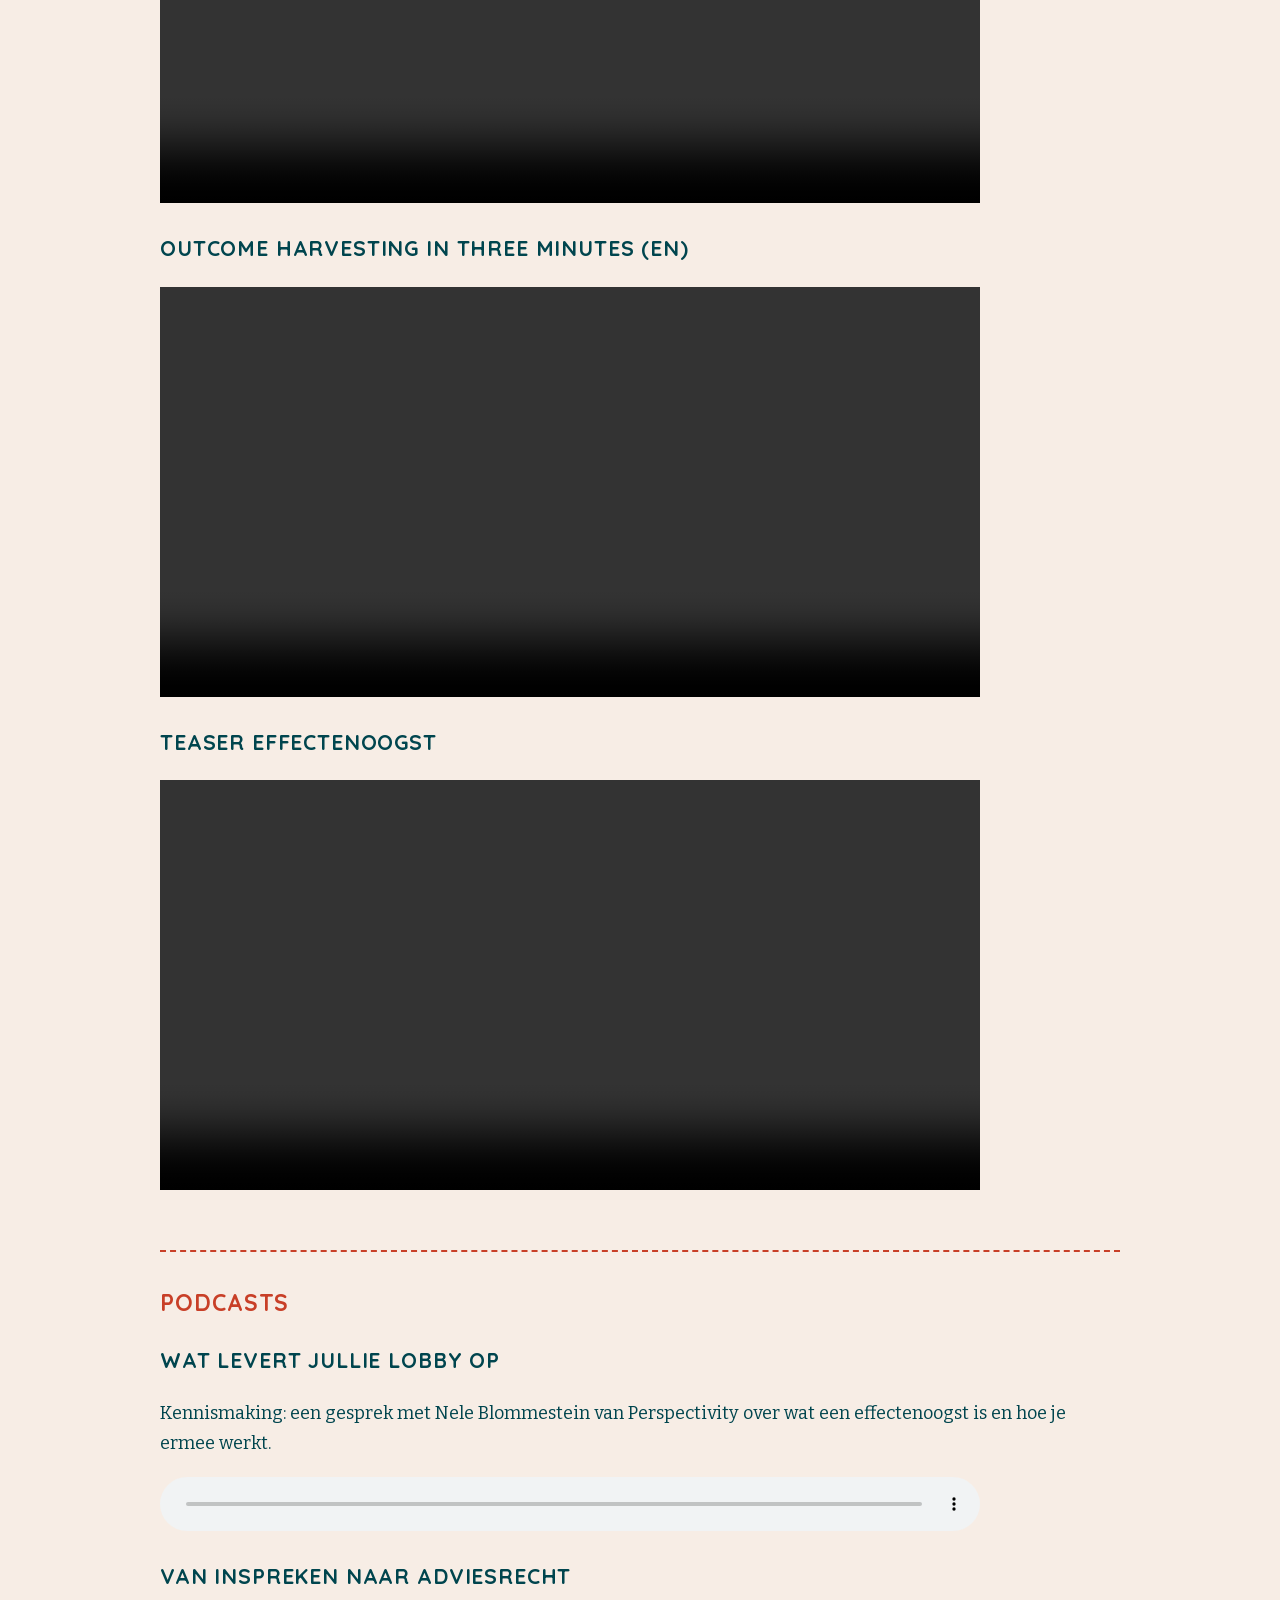
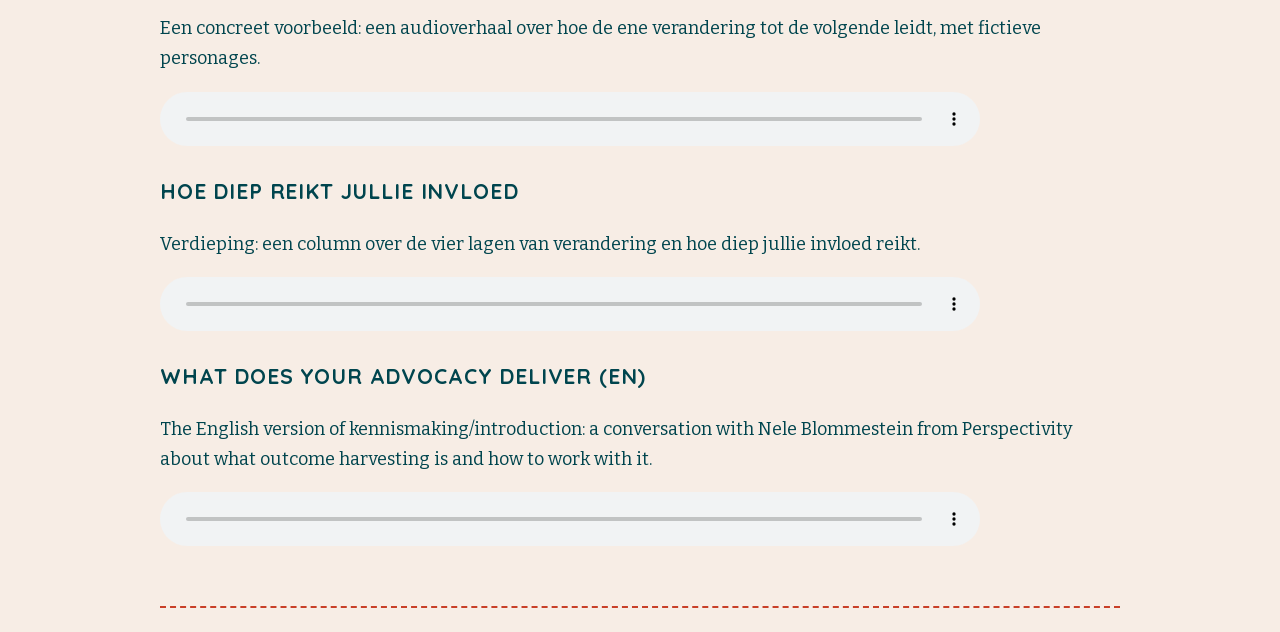
==== commit f4160cf6: "Tekst gelijk aan de md, hoekige tekens, tekeningen in het dashboard, vrije lettertypen - Dashboard D" ====
--- a/index.html
+++ b/index.html
@@ -1,12 +1,14 @@
 <!doctype html><html lang="nl"><head><meta charset="utf-8"><meta name="viewport" content="width=device-width,initial-scale=1"><title>Effectenoogst uitleg en marketing producten</title><style>
 *{box-sizing:border-box}body{margin:0;color:#171717;background:#fff;font:18px/1.65 Cambria,Georgia,serif}header{background:#f7ede5;padding:24px max(24px,calc((100vw - 960px)/2))}main,footer{max-width:1008px;margin:auto;padding:24px}h1{font:400 clamp(32px,5vw,56px)/1.1 Tahoma,Arial,sans-serif;max-width:850px;color:#c83f27}h2{font-size:23px;margin-top:0}a{color:#00454e;text-underline-offset:3px}a:hover{color:#c83f27}a:focus-visible{outline:3px solid #00454e;outline-offset:4px}section{padding:32px 0;border-bottom:1px dashed #c83f27}ul{padding-left:24px}li{margin:10px 0;overflow-wrap:anywhere}.notice{background:#f7ede5;padding:20px;margin:24px 0}video,audio{display:block;width:100%;max-width:760px;margin:12px 0 28px}footer{font-size:16px}details{margin-top:32px}summary{cursor:pointer}
-</style><style id="eo-ds">/* Effectenoogst Design System, 15-11-2026 */@font-face{font-family:'Netto OT';font-weight:400;font-style:normal;src:url([data-uri])}@font-face{font-family:'Netto OT';font-weight:700;font-style:normal;src:url([data-uri])}@font-face{font-family:'Caecilia LT Pro';font-weight:400;font-style:normal;src:url([data-uri])}@font-face{font-family:'Caecilia LT Pro';font-weight:700;font-style:normal;src:url([data-uri]